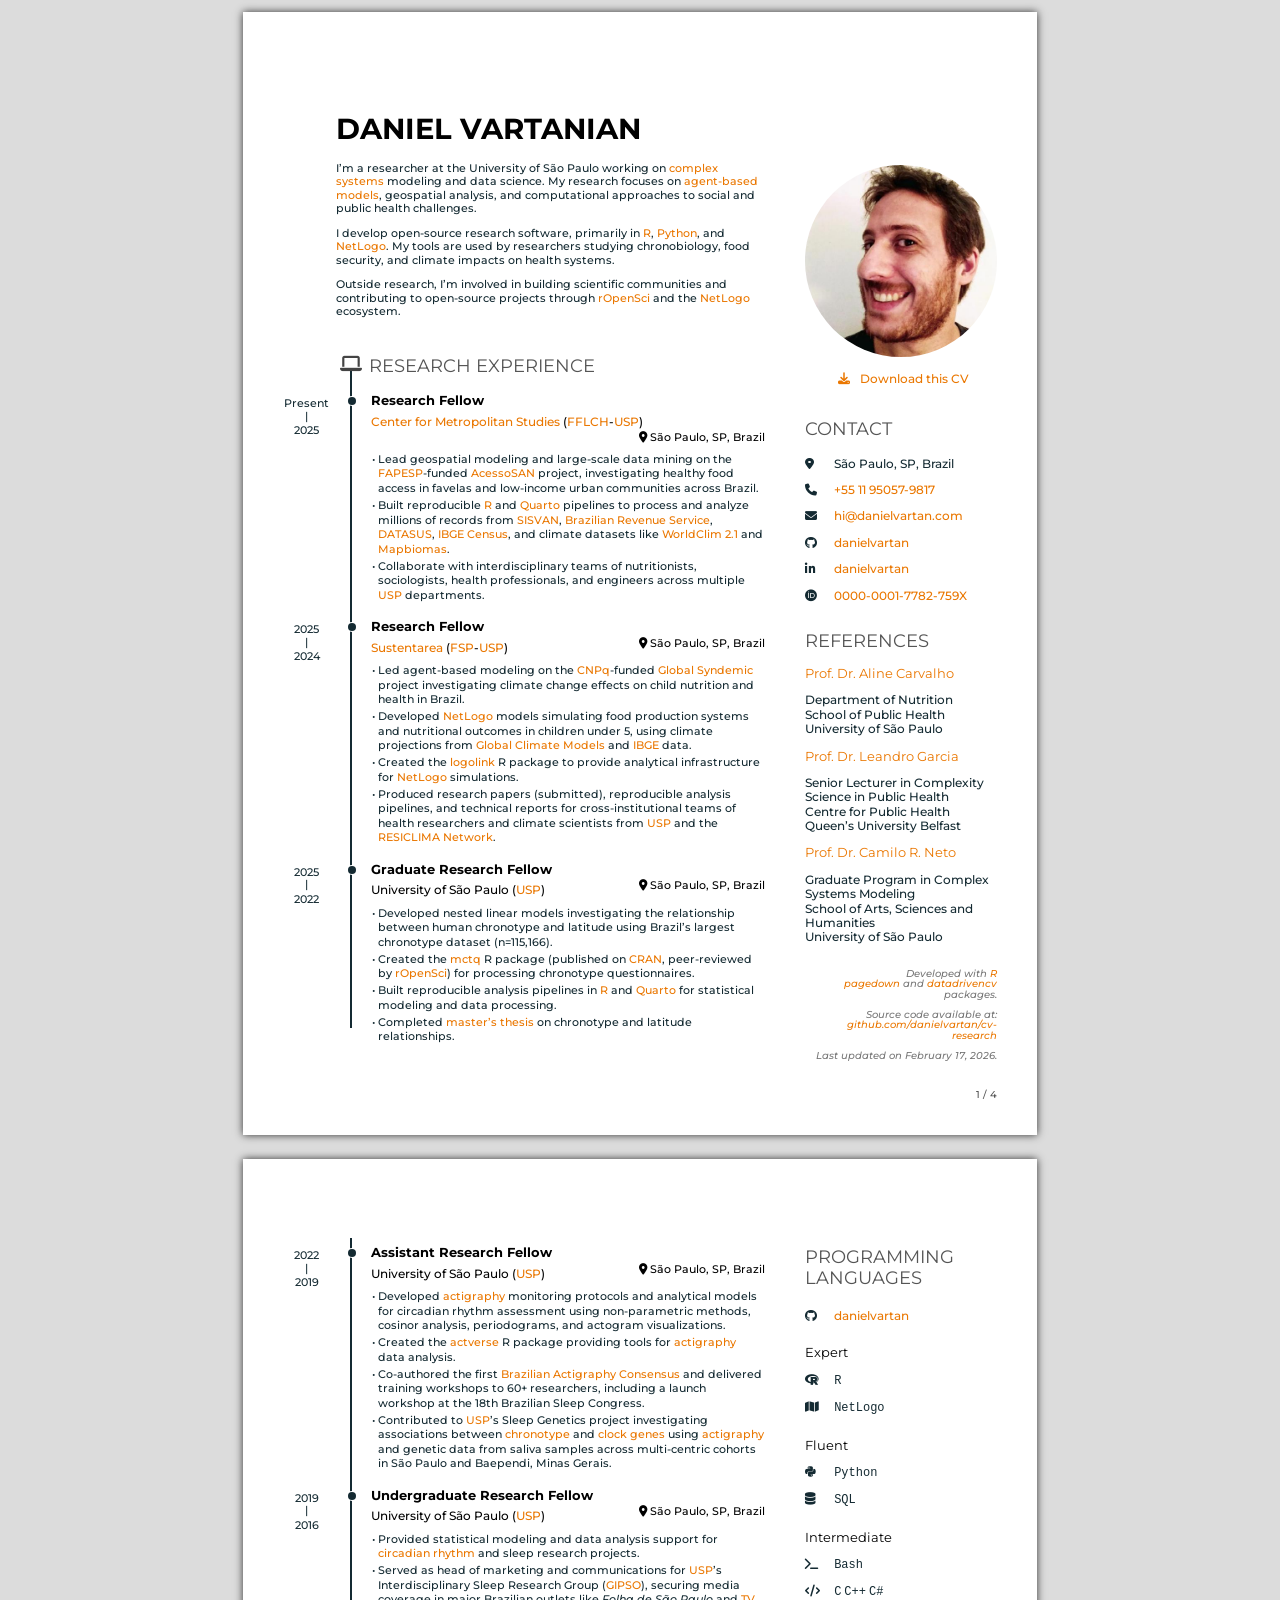
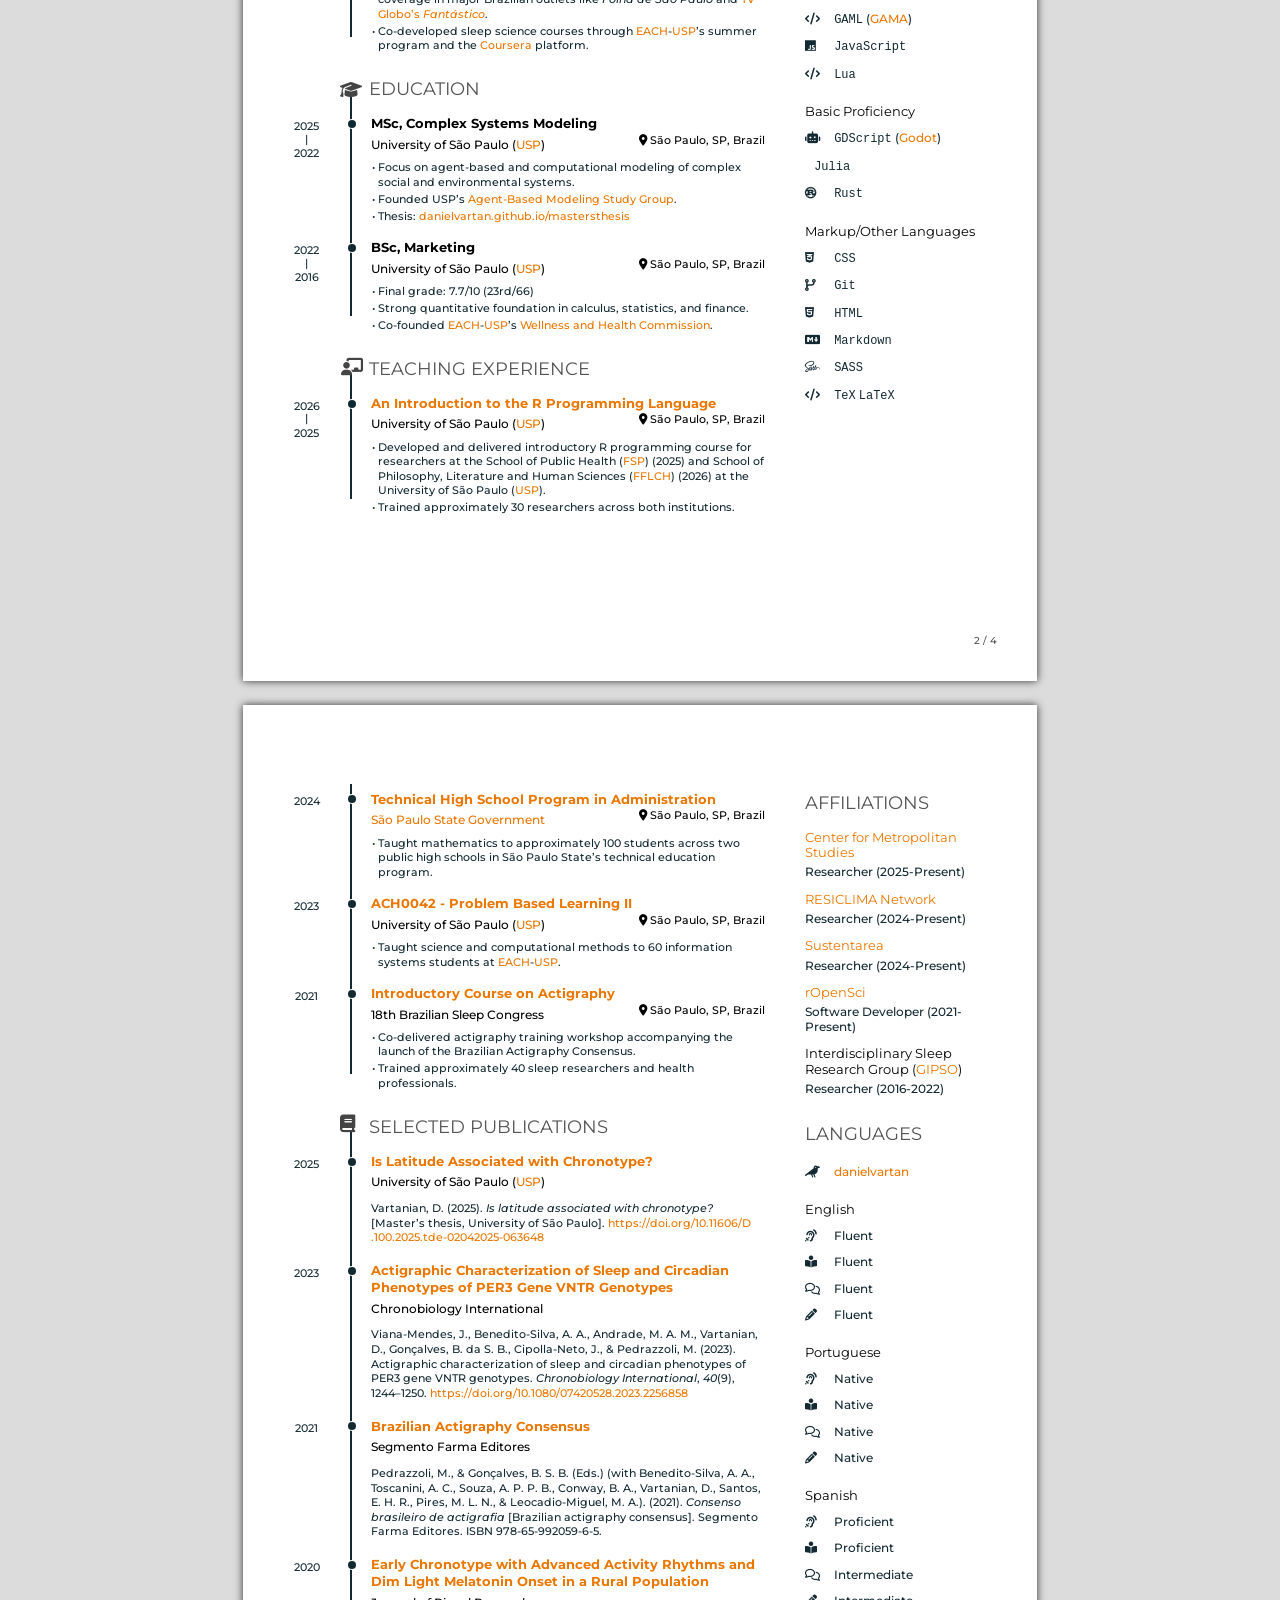
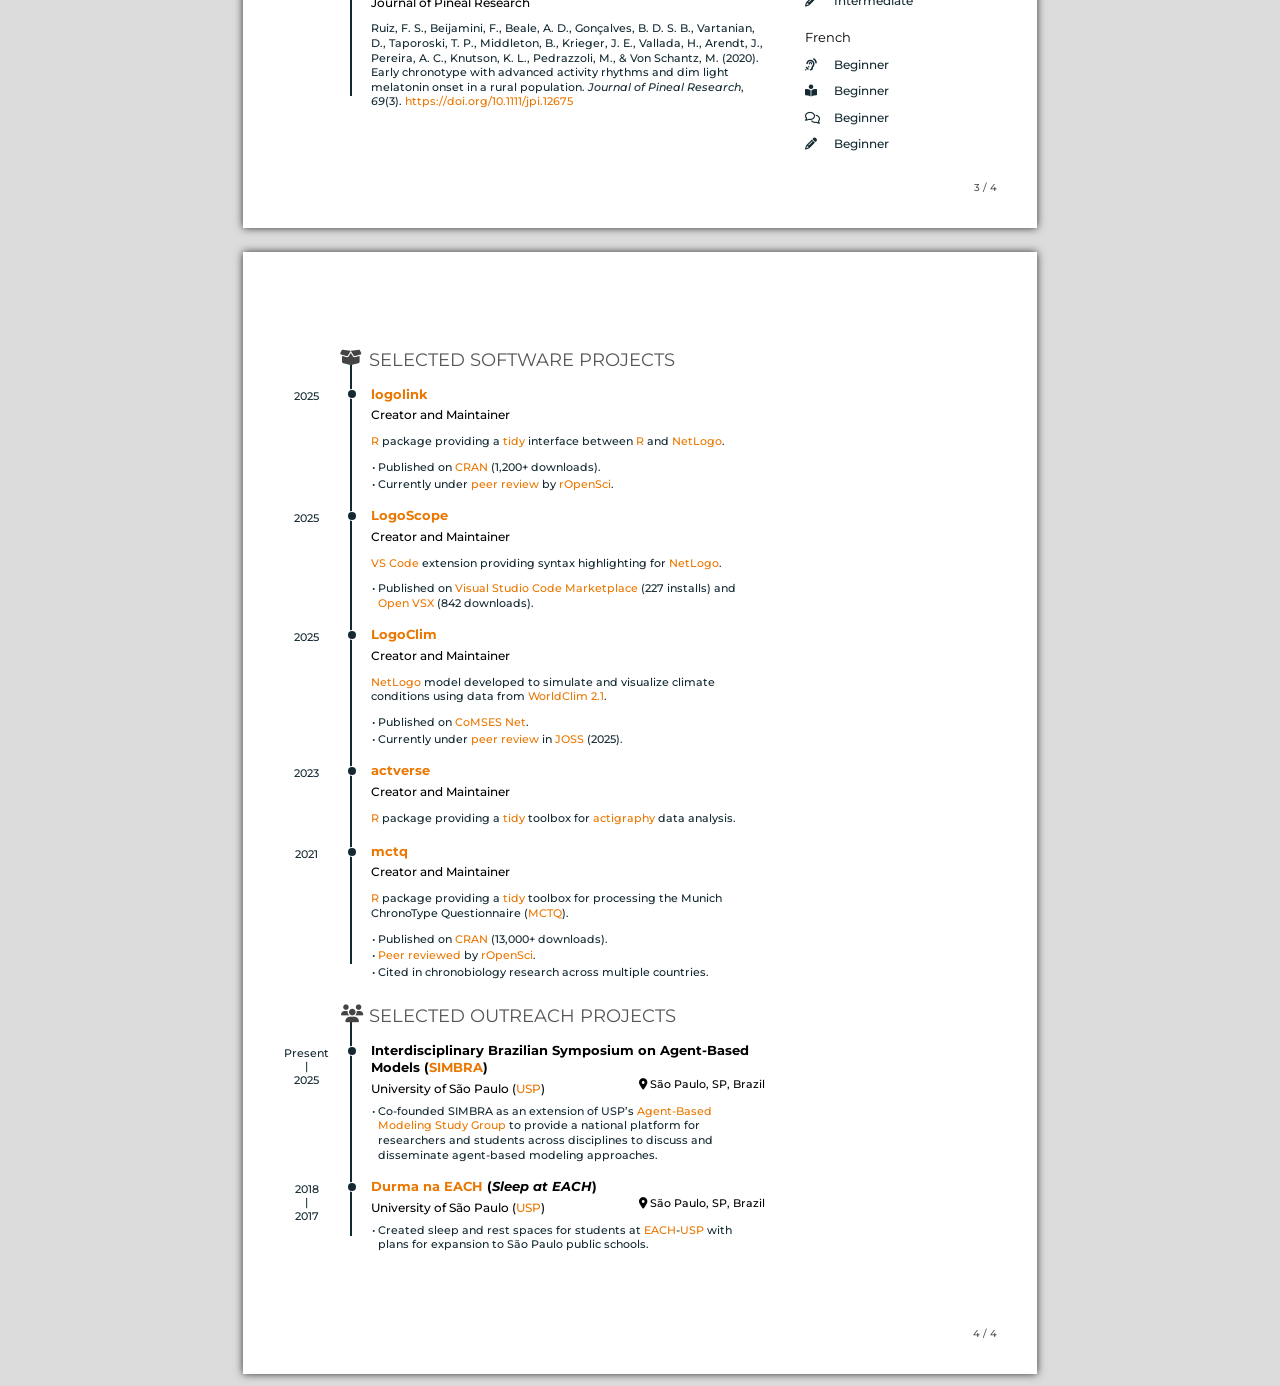
==== docs/index.html @ 9b3b2086 "Prepare for v2.0.0 release" ====
<!DOCTYPE html>
<html xmlns="http://www.w3.org/1999/xhtml">
  <head>
    <meta charset="utf-8" />
    <meta http-equiv="Content-Type" content="text/html; charset=utf-8" />
    <meta name="generator" content="pandoc" />
    <meta name="viewport" content="width=device-width, initial-scale=1">

    <meta name="author" content="Daniel Vartanian" />
    <meta name="date" content="2026-02-17" />
    <title>Daniel Vartanian’s CV</title>

    
        <style type="text/css">
.fa{font-family:var(--fa-style-family,"Font Awesome 6 Free");font-weight:var(--fa-style,900)}.fa,.fa-brands,.fa-classic,.fa-regular,.fa-sharp,.fa-solid,.fab,.far,.fas{-moz-osx-font-smoothing:grayscale;-webkit-font-smoothing:antialiased;display:var(--fa-display,inline-block);font-style:normal;font-variant:normal;line-height:1;text-rendering:auto}.fa-classic,.fa-regular,.fa-solid,.far,.fas{font-family:"Font Awesome 6 Free"}.fa-brands,.fab{font-family:"Font Awesome 6 Brands"}.fa-1x{font-size:1em}.fa-2x{font-size:2em}.fa-3x{font-size:3em}.fa-4x{font-size:4em}.fa-5x{font-size:5em}.fa-6x{font-size:6em}.fa-7x{font-size:7em}.fa-8x{font-size:8em}.fa-9x{font-size:9em}.fa-10x{font-size:10em}.fa-2xs{font-size:.625em;line-height:.1em;vertical-align:.225em}.fa-xs{font-size:.75em;line-height:.08333em;vertical-align:.125em}.fa-sm{font-size:.875em;line-height:.07143em;vertical-align:.05357em}.fa-lg{font-size:1.25em;line-height:.05em;vertical-align:-.075em}.fa-xl{font-size:1.5em;line-height:.04167em;vertical-align:-.125em}.fa-2xl{font-size:2em;line-height:.03125em;vertical-align:-.1875em}.fa-fw{text-align:center;width:1.25em}.fa-ul{list-style-type:none;margin-left:var(--fa-li-margin,2.5em);padding-left:0}.fa-ul>li{position:relative}.fa-li{left:calc(var(--fa-li-width, 2em)*-1);position:absolute;text-align:center;width:var(--fa-li-width,2em);line-height:inherit}.fa-border{border-radius:var(--fa-border-radius,.1em);border:var(--fa-border-width,.08em) var(--fa-border-style,solid) var(--fa-border-color,#eee);padding:var(--fa-border-padding,.2em .25em .15em)}.fa-pull-left{float:left;margin-right:var(--fa-pull-margin,.3em)}.fa-pull-right{float:right;margin-left:var(--fa-pull-margin,.3em)}.fa-beat{-webkit-animation-name:fa-beat;animation-name:fa-beat;-webkit-animation-delay:var(--fa-animation-delay,0s);animation-delay:var(--fa-animation-delay,0s);-webkit-animation-direction:var(--fa-animation-direction,normal);animation-direction:var(--fa-animation-direction,normal);-webkit-animation-duration:var(--fa-animation-duration,1s);animation-duration:var(--fa-animation-duration,1s);-webkit-animation-iteration-count:var(--fa-animation-iteration-count,infinite);animation-iteration-count:var(--fa-animation-iteration-count,infinite);-webkit-animation-timing-function:var(--fa-animation-timing,ease-in-out);animation-timing-function:var(--fa-animation-timing,ease-in-out)}.fa-bounce{-webkit-animation-name:fa-bounce;animation-name:fa-bounce;-webkit-animation-delay:var(--fa-animation-delay,0s);animation-delay:var(--fa-animation-delay,0s);-webkit-animation-direction:var(--fa-animation-direction,normal);animation-direction:var(--fa-animation-direction,normal);-webkit-animation-duration:var(--fa-animation-duration,1s);animation-duration:var(--fa-animation-duration,1s);-webkit-animation-iteration-count:var(--fa-animation-iteration-count,infinite);animation-iteration-count:var(--fa-animation-iteration-count,infinite);-webkit-animation-timing-function:var(--fa-animation-timing,cubic-bezier(.28,.84,.42,1));animation-timing-function:var(--fa-animation-timing,cubic-bezier(.28,.84,.42,1))}.fa-fade{-webkit-animation-name:fa-fade;animation-name:fa-fade;-webkit-animation-iteration-count:var(--fa-animation-iteration-count,infinite);animation-iteration-count:var(--fa-animation-iteration-count,infinite);-webkit-animation-timing-function:var(--fa-animation-timing,cubic-bezier(.4,0,.6,1));animation-timing-function:var(--fa-animation-timing,cubic-bezier(.4,0,.6,1))}.fa-beat-fade,.fa-fade{-webkit-animation-delay:var(--fa-animation-delay,0s);animation-delay:var(--fa-animation-delay,0s);-webkit-animation-direction:var(--fa-animation-direction,normal);animation-direction:var(--fa-animation-direction,normal);-webkit-animation-duration:var(--fa-animation-duration,1s);animation-duration:var(--fa-animation-duration,1s)}.fa-beat-fade{-webkit-animation-name:fa-beat-fade;animation-name:fa-beat-fade;-webkit-animation-iteration-count:var(--fa-animation-iteration-count,infinite);animation-iteration-count:var(--fa-animation-iteration-count,infinite);-webkit-animation-timing-function:var(--fa-animation-timing,cubic-bezier(.4,0,.6,1));animation-timing-function:var(--fa-animation-timing,cubic-bezier(.4,0,.6,1))}.fa-flip{-webkit-animation-name:fa-flip;animation-name:fa-flip;-webkit-animation-delay:var(--fa-animation-delay,0s);animation-delay:var(--fa-animation-delay,0s);-webkit-animation-direction:var(--fa-animation-direction,normal);animation-direction:var(--fa-animation-direction,normal);-webkit-animation-duration:var(--fa-animation-duration,1s);animation-duration:var(--fa-animation-duration,1s);-webkit-animation-iteration-count:var(--fa-animation-iteration-count,infinite);animation-iteration-count:var(--fa-animation-iteration-count,infinite);-webkit-animation-timing-function:var(--fa-animation-timing,ease-in-out);animation-timing-function:var(--fa-animation-timing,ease-in-out)}.fa-shake{-webkit-animation-name:fa-shake;animation-name:fa-shake;-webkit-animation-duration:var(--fa-animation-duration,1s);animation-duration:var(--fa-animation-duration,1s);-webkit-animation-iteration-count:var(--fa-animation-iteration-count,infinite);animation-iteration-count:var(--fa-animation-iteration-count,infinite);-webkit-animation-timing-function:var(--fa-animation-timing,linear);animation-timing-function:var(--fa-animation-timing,linear)}.fa-shake,.fa-spin{-webkit-animation-delay:var(--fa-animation-delay,0s);animation-delay:var(--fa-animation-delay,0s);-webkit-animation-direction:var(--fa-animation-direction,normal);animation-direction:var(--fa-animation-direction,normal)}.fa-spin{-webkit-animation-name:fa-spin;animation-name:fa-spin;-webkit-animation-duration:var(--fa-animation-duration,2s);animation-duration:var(--fa-animation-duration,2s);-webkit-animation-iteration-count:var(--fa-animation-iteration-count,infinite);animation-iteration-count:var(--fa-animation-iteration-count,infinite);-webkit-animation-timing-function:var(--fa-animation-timing,linear);animation-timing-function:var(--fa-animation-timing,linear)}.fa-spin-reverse{--fa-animation-direction:reverse}.fa-pulse,.fa-spin-pulse{-webkit-animation-name:fa-spin;animation-name:fa-spin;-webkit-animation-direction:var(--fa-animation-direction,normal);animation-direction:var(--fa-animation-direction,normal);-webkit-animation-duration:var(--fa-animation-duration,1s);animation-duration:var(--fa-animation-duration,1s);-webkit-animation-iteration-count:var(--fa-animation-iteration-count,infinite);animation-iteration-count:var(--fa-animation-iteration-count,infinite);-webkit-animation-timing-function:var(--fa-animation-timing,steps(8));animation-timing-function:var(--fa-animation-timing,steps(8))}@media (prefers-reduced-motion:reduce){.fa-beat,.fa-beat-fade,.fa-bounce,.fa-fade,.fa-flip,.fa-pulse,.fa-shake,.fa-spin,.fa-spin-pulse{-webkit-animation-delay:-1ms;animation-delay:-1ms;-webkit-animation-duration:1ms;animation-duration:1ms;-webkit-animation-iteration-count:1;animation-iteration-count:1;-webkit-transition-delay:0s;transition-delay:0s;-webkit-transition-duration:0s;transition-duration:0s}}@-webkit-keyframes fa-beat{0%,90%{-webkit-transform:scale(1);transform:scale(1)}45%{-webkit-transform:scale(var(--fa-beat-scale,1.25));transform:scale(var(--fa-beat-scale,1.25))}}@keyframes fa-beat{0%,90%{-webkit-transform:scale(1);transform:scale(1)}45%{-webkit-transform:scale(var(--fa-beat-scale,1.25));transform:scale(var(--fa-beat-scale,1.25))}}@-webkit-keyframes fa-bounce{0%{-webkit-transform:scale(1) translateY(0);transform:scale(1) translateY(0)}10%{-webkit-transform:scale(var(--fa-bounce-start-scale-x,1.1),var(--fa-bounce-start-scale-y,.9)) translateY(0);transform:scale(var(--fa-bounce-start-scale-x,1.1),var(--fa-bounce-start-scale-y,.9)) translateY(0)}30%{-webkit-transform:scale(var(--fa-bounce-jump-scale-x,.9),var(--fa-bounce-jump-scale-y,1.1)) translateY(var(--fa-bounce-height,-.5em));transform:scale(var(--fa-bounce-jump-scale-x,.9),var(--fa-bounce-jump-scale-y,1.1)) translateY(var(--fa-bounce-height,-.5em))}50%{-webkit-transform:scale(var(--fa-bounce-land-scale-x,1.05),var(--fa-bounce-land-scale-y,.95)) translateY(0);transform:scale(var(--fa-bounce-land-scale-x,1.05),var(--fa-bounce-land-scale-y,.95)) translateY(0)}57%{-webkit-transform:scale(1) translateY(var(--fa-bounce-rebound,-.125em));transform:scale(1) translateY(var(--fa-bounce-rebound,-.125em))}64%{-webkit-transform:scale(1) translateY(0);transform:scale(1) translateY(0)}to{-webkit-transform:scale(1) translateY(0);transform:scale(1) translateY(0)}}@keyframes fa-bounce{0%{-webkit-transform:scale(1) translateY(0);transform:scale(1) translateY(0)}10%{-webkit-transform:scale(var(--fa-bounce-start-scale-x,1.1),var(--fa-bounce-start-scale-y,.9)) translateY(0);transform:scale(var(--fa-bounce-start-scale-x,1.1),var(--fa-bounce-start-scale-y,.9)) translateY(0)}30%{-webkit-transform:scale(var(--fa-bounce-jump-scale-x,.9),var(--fa-bounce-jump-scale-y,1.1)) translateY(var(--fa-bounce-height,-.5em));transform:scale(var(--fa-bounce-jump-scale-x,.9),var(--fa-bounce-jump-scale-y,1.1)) translateY(var(--fa-bounce-height,-.5em))}50%{-webkit-transform:scale(var(--fa-bounce-land-scale-x,1.05),var(--fa-bounce-land-scale-y,.95)) translateY(0);transform:scale(var(--fa-bounce-land-scale-x,1.05),var(--fa-bounce-land-scale-y,.95)) translateY(0)}57%{-webkit-transform:scale(1) translateY(var(--fa-bounce-rebound,-.125em));transform:scale(1) translateY(var(--fa-bounce-rebound,-.125em))}64%{-webkit-transform:scale(1) translateY(0);transform:scale(1) translateY(0)}to{-webkit-transform:scale(1) translateY(0);transform:scale(1) translateY(0)}}@-webkit-keyframes fa-fade{50%{opacity:var(--fa-fade-opacity,.4)}}@keyframes fa-fade{50%{opacity:var(--fa-fade-opacity,.4)}}@-webkit-keyframes fa-beat-fade{0%,to{opacity:var(--fa-beat-fade-opacity,.4);-webkit-transform:scale(1);transform:scale(1)}50%{opacity:1;-webkit-transform:scale(var(--fa-beat-fade-scale,1.125));transform:scale(var(--fa-beat-fade-scale,1.125))}}@keyframes fa-beat-fade{0%,to{opacity:var(--fa-beat-fade-opacity,.4);-webkit-transform:scale(1);transform:scale(1)}50%{opacity:1;-webkit-transform:scale(var(--fa-beat-fade-scale,1.125));transform:scale(var(--fa-beat-fade-scale,1.125))}}@-webkit-keyframes fa-flip{50%{-webkit-transform:rotate3d(var(--fa-flip-x,0),var(--fa-flip-y,1),var(--fa-flip-z,0),var(--fa-flip-angle,-180deg));transform:rotate3d(var(--fa-flip-x,0),var(--fa-flip-y,1),var(--fa-flip-z,0),var(--fa-flip-angle,-180deg))}}@keyframes fa-flip{50%{-webkit-transform:rotate3d(var(--fa-flip-x,0),var(--fa-flip-y,1),var(--fa-flip-z,0),var(--fa-flip-angle,-180deg));transform:rotate3d(var(--fa-flip-x,0),var(--fa-flip-y,1),var(--fa-flip-z,0),var(--fa-flip-angle,-180deg))}}@-webkit-keyframes fa-shake{0%{-webkit-transform:rotate(-15deg);transform:rotate(-15deg)}4%{-webkit-transform:rotate(15deg);transform:rotate(15deg)}8%,24%{-webkit-transform:rotate(-18deg);transform:rotate(-18deg)}12%,28%{-webkit-transform:rotate(18deg);transform:rotate(18deg)}16%{-webkit-transform:rotate(-22deg);transform:rotate(-22deg)}20%{-webkit-transform:rotate(22deg);transform:rotate(22deg)}32%{-webkit-transform:rotate(-12deg);transform:rotate(-12deg)}36%{-webkit-transform:rotate(12deg);transform:rotate(12deg)}40%,to{-webkit-transform:rotate(0deg);transform:rotate(0deg)}}@keyframes fa-shake{0%{-webkit-transform:rotate(-15deg);transform:rotate(-15deg)}4%{-webkit-transform:rotate(15deg);transform:rotate(15deg)}8%,24%{-webkit-transform:rotate(-18deg);transform:rotate(-18deg)}12%,28%{-webkit-transform:rotate(18deg);transform:rotate(18deg)}16%{-webkit-transform:rotate(-22deg);transform:rotate(-22deg)}20%{-webkit-transform:rotate(22deg);transform:rotate(22deg)}32%{-webkit-transform:rotate(-12deg);transform:rotate(-12deg)}36%{-webkit-transform:rotate(12deg);transform:rotate(12deg)}40%,to{-webkit-transform:rotate(0deg);transform:rotate(0deg)}}@-webkit-keyframes fa-spin{0%{-webkit-transform:rotate(0deg);transform:rotate(0deg)}to{-webkit-transform:rotate(1turn);transform:rotate(1turn)}}@keyframes fa-spin{0%{-webkit-transform:rotate(0deg);transform:rotate(0deg)}to{-webkit-transform:rotate(1turn);transform:rotate(1turn)}}.fa-rotate-90{-webkit-transform:rotate(90deg);transform:rotate(90deg)}.fa-rotate-180{-webkit-transform:rotate(180deg);transform:rotate(180deg)}.fa-rotate-270{-webkit-transform:rotate(270deg);transform:rotate(270deg)}.fa-flip-horizontal{-webkit-transform:scaleX(-1);transform:scaleX(-1)}.fa-flip-vertical{-webkit-transform:scaleY(-1);transform:scaleY(-1)}.fa-flip-both,.fa-flip-horizontal.fa-flip-vertical{-webkit-transform:scale(-1);transform:scale(-1)}.fa-rotate-by{-webkit-transform:rotate(var(--fa-rotate-angle,0));transform:rotate(var(--fa-rotate-angle,0))}.fa-stack{display:inline-block;height:2em;line-height:2em;position:relative;vertical-align:middle;width:2.5em}.fa-stack-1x,.fa-stack-2x{left:0;position:absolute;text-align:center;width:100%;z-index:var(--fa-stack-z-index,auto)}.fa-stack-1x{line-height:inherit}.fa-stack-2x{font-size:2em}.fa-inverse{color:var(--fa-inverse,#fff)}
.fa-0:before{content:"\30"}.fa-1:before{content:"\31"}.fa-2:before{content:"\32"}.fa-3:before{content:"\33"}.fa-4:before{content:"\34"}.fa-5:before{content:"\35"}.fa-6:before{content:"\36"}.fa-7:before{content:"\37"}.fa-8:before{content:"\38"}.fa-9:before{content:"\39"}.fa-fill-drip:before{content:"\f576"}.fa-arrows-to-circle:before{content:"\e4bd"}.fa-chevron-circle-right:before,.fa-circle-chevron-right:before{content:"\f138"}.fa-at:before{content:"\40"}.fa-trash-alt:before,.fa-trash-can:before{content:"\f2ed"}.fa-text-height:before{content:"\f034"}.fa-user-times:before,.fa-user-xmark:before{content:"\f235"}.fa-stethoscope:before{content:"\f0f1"}.fa-comment-alt:before,.fa-message:before{content:"\f27a"}.fa-info:before{content:"\f129"}.fa-compress-alt:before,.fa-down-left-and-up-right-to-center:before{content:"\f422"}.fa-explosion:before{content:"\e4e9"}.fa-file-alt:before,.fa-file-lines:before,.fa-file-text:before{content:"\f15c"}.fa-wave-square:before{content:"\f83e"}.fa-ring:before{content:"\f70b"}.fa-building-un:before{content:"\e4d9"}.fa-dice-three:before{content:"\f527"}.fa-calendar-alt:before,.fa-calendar-days:before{content:"\f073"}.fa-anchor-circle-check:before{content:"\e4aa"}.fa-building-circle-arrow-right:before{content:"\e4d1"}.fa-volleyball-ball:before,.fa-volleyball:before{content:"\f45f"}.fa-arrows-up-to-line:before{content:"\e4c2"}.fa-sort-desc:before,.fa-sort-down:before{content:"\f0dd"}.fa-circle-minus:before,.fa-minus-circle:before{content:"\f056"}.fa-door-open:before{content:"\f52b"}.fa-right-from-bracket:before,.fa-sign-out-alt:before{content:"\f2f5"}.fa-atom:before{content:"\f5d2"}.fa-soap:before{content:"\e06e"}.fa-heart-music-camera-bolt:before,.fa-icons:before{content:"\f86d"}.fa-microphone-alt-slash:before,.fa-microphone-lines-slash:before{content:"\f539"}.fa-bridge-circle-check:before{content:"\e4c9"}.fa-pump-medical:before{content:"\e06a"}.fa-fingerprint:before{content:"\f577"}.fa-hand-point-right:before{content:"\f0a4"}.fa-magnifying-glass-location:before,.fa-search-location:before{content:"\f689"}.fa-forward-step:before,.fa-step-forward:before{content:"\f051"}.fa-face-smile-beam:before,.fa-smile-beam:before{content:"\f5b8"}.fa-flag-checkered:before{content:"\f11e"}.fa-football-ball:before,.fa-football:before{content:"\f44e"}.fa-school-circle-exclamation:before{content:"\e56c"}.fa-crop:before{content:"\f125"}.fa-angle-double-down:before,.fa-angles-down:before{content:"\f103"}.fa-users-rectangle:before{content:"\e594"}.fa-people-roof:before{content:"\e537"}.fa-people-line:before{content:"\e534"}.fa-beer-mug-empty:before,.fa-beer:before{content:"\f0fc"}.fa-diagram-predecessor:before{content:"\e477"}.fa-arrow-up-long:before,.fa-long-arrow-up:before{content:"\f176"}.fa-burn:before,.fa-fire-flame-simple:before{content:"\f46a"}.fa-male:before,.fa-person:before{content:"\f183"}.fa-laptop:before{content:"\f109"}.fa-file-csv:before{content:"\f6dd"}.fa-menorah:before{content:"\f676"}.fa-truck-plane:before{content:"\e58f"}.fa-record-vinyl:before{content:"\f8d9"}.fa-face-grin-stars:before,.fa-grin-stars:before{content:"\f587"}.fa-bong:before{content:"\f55c"}.fa-pastafarianism:before,.fa-spaghetti-monster-flying:before{content:"\f67b"}.fa-arrow-down-up-across-line:before{content:"\e4af"}.fa-spoon:before,.fa-utensil-spoon:before{content:"\f2e5"}.fa-jar-wheat:before{content:"\e517"}.fa-envelopes-bulk:before,.fa-mail-bulk:before{content:"\f674"}.fa-file-circle-exclamation:before{content:"\e4eb"}.fa-circle-h:before,.fa-hospital-symbol:before{content:"\f47e"}.fa-pager:before{content:"\f815"}.fa-address-book:before,.fa-contact-book:before{content:"\f2b9"}.fa-strikethrough:before{content:"\f0cc"}.fa-k:before{content:"\4b"}.fa-landmark-flag:before{content:"\e51c"}.fa-pencil-alt:before,.fa-pencil:before{content:"\f303"}.fa-backward:before{content:"\f04a"}.fa-caret-right:before{content:"\f0da"}.fa-comments:before{content:"\f086"}.fa-file-clipboard:before,.fa-paste:before{content:"\f0ea"}.fa-code-pull-request:before{content:"\e13c"}.fa-clipboard-list:before{content:"\f46d"}.fa-truck-loading:before,.fa-truck-ramp-box:before{content:"\f4de"}.fa-user-check:before{content:"\f4fc"}.fa-vial-virus:before{content:"\e597"}.fa-sheet-plastic:before{content:"\e571"}.fa-blog:before{content:"\f781"}.fa-user-ninja:before{content:"\f504"}.fa-person-arrow-up-from-line:before{content:"\e539"}.fa-scroll-torah:before,.fa-torah:before{content:"\f6a0"}.fa-broom-ball:before,.fa-quidditch-broom-ball:before,.fa-quidditch:before{content:"\f458"}.fa-toggle-off:before{content:"\f204"}.fa-archive:before,.fa-box-archive:before{content:"\f187"}.fa-person-drowning:before{content:"\e545"}.fa-arrow-down-9-1:before,.fa-sort-numeric-desc:before,.fa-sort-numeric-down-alt:before{content:"\f886"}.fa-face-grin-tongue-squint:before,.fa-grin-tongue-squint:before{content:"\f58a"}.fa-spray-can:before{content:"\f5bd"}.fa-truck-monster:before{content:"\f63b"}.fa-w:before{content:"\57"}.fa-earth-africa:before,.fa-globe-africa:before{content:"\f57c"}.fa-rainbow:before{content:"\f75b"}.fa-circle-notch:before{content:"\f1ce"}.fa-tablet-alt:before,.fa-tablet-screen-button:before{content:"\f3fa"}.fa-paw:before{content:"\f1b0"}.fa-cloud:before{content:"\f0c2"}.fa-trowel-bricks:before{content:"\e58a"}.fa-face-flushed:before,.fa-flushed:before{content:"\f579"}.fa-hospital-user:before{content:"\f80d"}.fa-tent-arrow-left-right:before{content:"\e57f"}.fa-gavel:before,.fa-legal:before{content:"\f0e3"}.fa-binoculars:before{content:"\f1e5"}.fa-microphone-slash:before{content:"\f131"}.fa-box-tissue:before{content:"\e05b"}.fa-motorcycle:before{content:"\f21c"}.fa-bell-concierge:before,.fa-concierge-bell:before{content:"\f562"}.fa-pen-ruler:before,.fa-pencil-ruler:before{content:"\f5ae"}.fa-people-arrows-left-right:before,.fa-people-arrows:before{content:"\e068"}.fa-mars-and-venus-burst:before{content:"\e523"}.fa-caret-square-right:before,.fa-square-caret-right:before{content:"\f152"}.fa-cut:before,.fa-scissors:before{content:"\f0c4"}.fa-sun-plant-wilt:before{content:"\e57a"}.fa-toilets-portable:before{content:"\e584"}.fa-hockey-puck:before{content:"\f453"}.fa-table:before{content:"\f0ce"}.fa-magnifying-glass-arrow-right:before{content:"\e521"}.fa-digital-tachograph:before,.fa-tachograph-digital:before{content:"\f566"}.fa-users-slash:before{content:"\e073"}.fa-clover:before{content:"\e139"}.fa-mail-reply:before,.fa-reply:before{content:"\f3e5"}.fa-star-and-crescent:before{content:"\f699"}.fa-house-fire:before{content:"\e50c"}.fa-minus-square:before,.fa-square-minus:before{content:"\f146"}.fa-helicopter:before{content:"\f533"}.fa-compass:before{content:"\f14e"}.fa-caret-square-down:before,.fa-square-caret-down:before{content:"\f150"}.fa-file-circle-question:before{content:"\e4ef"}.fa-laptop-code:before{content:"\f5fc"}.fa-swatchbook:before{content:"\f5c3"}.fa-prescription-bottle:before{content:"\f485"}.fa-bars:before,.fa-navicon:before{content:"\f0c9"}.fa-people-group:before{content:"\e533"}.fa-hourglass-3:before,.fa-hourglass-end:before{content:"\f253"}.fa-heart-broken:before,.fa-heart-crack:before{content:"\f7a9"}.fa-external-link-square-alt:before,.fa-square-up-right:before{content:"\f360"}.fa-face-kiss-beam:before,.fa-kiss-beam:before{content:"\f597"}.fa-film:before{content:"\f008"}.fa-ruler-horizontal:before{content:"\f547"}.fa-people-robbery:before{content:"\e536"}.fa-lightbulb:before{content:"\f0eb"}.fa-caret-left:before{content:"\f0d9"}.fa-circle-exclamation:before,.fa-exclamation-circle:before{content:"\f06a"}.fa-school-circle-xmark:before{content:"\e56d"}.fa-arrow-right-from-bracket:before,.fa-sign-out:before{content:"\f08b"}.fa-chevron-circle-down:before,.fa-circle-chevron-down:before{content:"\f13a"}.fa-unlock-alt:before,.fa-unlock-keyhole:before{content:"\f13e"}.fa-cloud-showers-heavy:before{content:"\f740"}.fa-headphones-alt:before,.fa-headphones-simple:before{content:"\f58f"}.fa-sitemap:before{content:"\f0e8"}.fa-circle-dollar-to-slot:before,.fa-donate:before{content:"\f4b9"}.fa-memory:before{content:"\f538"}.fa-road-spikes:before{content:"\e568"}.fa-fire-burner:before{content:"\e4f1"}.fa-flag:before{content:"\f024"}.fa-hanukiah:before{content:"\f6e6"}.fa-feather:before{content:"\f52d"}.fa-volume-down:before,.fa-volume-low:before{content:"\f027"}.fa-comment-slash:before{content:"\f4b3"}.fa-cloud-sun-rain:before{content:"\f743"}.fa-compress:before{content:"\f066"}.fa-wheat-alt:before,.fa-wheat-awn:before{content:"\e2cd"}.fa-ankh:before{content:"\f644"}.fa-hands-holding-child:before{content:"\e4fa"}.fa-asterisk:before{content:"\2a"}.fa-check-square:before,.fa-square-check:before{content:"\f14a"}.fa-peseta-sign:before{content:"\e221"}.fa-header:before,.fa-heading:before{content:"\f1dc"}.fa-ghost:before{content:"\f6e2"}.fa-list-squares:before,.fa-list:before{content:"\f03a"}.fa-phone-square-alt:before,.fa-square-phone-flip:before{content:"\f87b"}.fa-cart-plus:before{content:"\f217"}.fa-gamepad:before{content:"\f11b"}.fa-circle-dot:before,.fa-dot-circle:before{content:"\f192"}.fa-dizzy:before,.fa-face-dizzy:before{content:"\f567"}.fa-egg:before{content:"\f7fb"}.fa-house-medical-circle-xmark:before{content:"\e513"}.fa-campground:before{content:"\f6bb"}.fa-folder-plus:before{content:"\f65e"}.fa-futbol-ball:before,.fa-futbol:before,.fa-soccer-ball:before{content:"\f1e3"}.fa-paint-brush:before,.fa-paintbrush:before{content:"\f1fc"}.fa-lock:before{content:"\f023"}.fa-gas-pump:before{content:"\f52f"}.fa-hot-tub-person:before,.fa-hot-tub:before{content:"\f593"}.fa-map-location:before,.fa-map-marked:before{content:"\f59f"}.fa-house-flood-water:before{content:"\e50e"}.fa-tree:before{content:"\f1bb"}.fa-bridge-lock:before{content:"\e4cc"}.fa-sack-dollar:before{content:"\f81d"}.fa-edit:before,.fa-pen-to-square:before{content:"\f044"}.fa-car-side:before{content:"\f5e4"}.fa-share-alt:before,.fa-share-nodes:before{content:"\f1e0"}.fa-heart-circle-minus:before{content:"\e4ff"}.fa-hourglass-2:before,.fa-hourglass-half:before{content:"\f252"}.fa-microscope:before{content:"\f610"}.fa-sink:before{content:"\e06d"}.fa-bag-shopping:before,.fa-shopping-bag:before{content:"\f290"}.fa-arrow-down-z-a:before,.fa-sort-alpha-desc:before,.fa-sort-alpha-down-alt:before{content:"\f881"}.fa-mitten:before{content:"\f7b5"}.fa-person-rays:before{content:"\e54d"}.fa-users:before{content:"\f0c0"}.fa-eye-slash:before{content:"\f070"}.fa-flask-vial:before{content:"\e4f3"}.fa-hand-paper:before,.fa-hand:before{content:"\f256"}.fa-om:before{content:"\f679"}.fa-worm:before{content:"\e599"}.fa-house-circle-xmark:before{content:"\e50b"}.fa-plug:before{content:"\f1e6"}.fa-chevron-up:before{content:"\f077"}.fa-hand-spock:before{content:"\f259"}.fa-stopwatch:before{content:"\f2f2"}.fa-face-kiss:before,.fa-kiss:before{content:"\f596"}.fa-bridge-circle-xmark:before{content:"\e4cb"}.fa-face-grin-tongue:before,.fa-grin-tongue:before{content:"\f589"}.fa-chess-bishop:before{content:"\f43a"}.fa-face-grin-wink:before,.fa-grin-wink:before{content:"\f58c"}.fa-deaf:before,.fa-deafness:before,.fa-ear-deaf:before,.fa-hard-of-hearing:before{content:"\f2a4"}.fa-road-circle-check:before{content:"\e564"}.fa-dice-five:before{content:"\f523"}.fa-rss-square:before,.fa-square-rss:before{content:"\f143"}.fa-land-mine-on:before{content:"\e51b"}.fa-i-cursor:before{content:"\f246"}.fa-stamp:before{content:"\f5bf"}.fa-stairs:before{content:"\e289"}.fa-i:before{content:"\49"}.fa-hryvnia-sign:before,.fa-hryvnia:before{content:"\f6f2"}.fa-pills:before{content:"\f484"}.fa-face-grin-wide:before,.fa-grin-alt:before{content:"\f581"}.fa-tooth:before{content:"\f5c9"}.fa-v:before{content:"\56"}.fa-bangladeshi-taka-sign:before{content:"\e2e6"}.fa-bicycle:before{content:"\f206"}.fa-rod-asclepius:before,.fa-rod-snake:before,.fa-staff-aesculapius:before,.fa-staff-snake:before{content:"\e579"}.fa-head-side-cough-slash:before{content:"\e062"}.fa-ambulance:before,.fa-truck-medical:before{content:"\f0f9"}.fa-wheat-awn-circle-exclamation:before{content:"\e598"}.fa-snowman:before{content:"\f7d0"}.fa-mortar-pestle:before{content:"\f5a7"}.fa-road-barrier:before{content:"\e562"}.fa-school:before{content:"\f549"}.fa-igloo:before{content:"\f7ae"}.fa-joint:before{content:"\f595"}.fa-angle-right:before{content:"\f105"}.fa-horse:before{content:"\f6f0"}.fa-q:before{content:"\51"}.fa-g:before{content:"\47"}.fa-notes-medical:before{content:"\f481"}.fa-temperature-2:before,.fa-temperature-half:before,.fa-thermometer-2:before,.fa-thermometer-half:before{content:"\f2c9"}.fa-dong-sign:before{content:"\e169"}.fa-capsules:before{content:"\f46b"}.fa-poo-bolt:before,.fa-poo-storm:before{content:"\f75a"}.fa-face-frown-open:before,.fa-frown-open:before{content:"\f57a"}.fa-hand-point-up:before{content:"\f0a6"}.fa-money-bill:before{content:"\f0d6"}.fa-bookmark:before{content:"\f02e"}.fa-align-justify:before{content:"\f039"}.fa-umbrella-beach:before{content:"\f5ca"}.fa-helmet-un:before{content:"\e503"}.fa-bullseye:before{content:"\f140"}.fa-bacon:before{content:"\f7e5"}.fa-hand-point-down:before{content:"\f0a7"}.fa-arrow-up-from-bracket:before{content:"\e09a"}.fa-folder-blank:before,.fa-folder:before{content:"\f07b"}.fa-file-medical-alt:before,.fa-file-waveform:before{content:"\f478"}.fa-radiation:before{content:"\f7b9"}.fa-chart-simple:before{content:"\e473"}.fa-mars-stroke:before{content:"\f229"}.fa-vial:before{content:"\f492"}.fa-dashboard:before,.fa-gauge-med:before,.fa-gauge:before,.fa-tachometer-alt-average:before{content:"\f624"}.fa-magic-wand-sparkles:before,.fa-wand-magic-sparkles:before{content:"\e2ca"}.fa-e:before{content:"\45"}.fa-pen-alt:before,.fa-pen-clip:before{content:"\f305"}.fa-bridge-circle-exclamation:before{content:"\e4ca"}.fa-user:before{content:"\f007"}.fa-school-circle-check:before{content:"\e56b"}.fa-dumpster:before{content:"\f793"}.fa-shuttle-van:before,.fa-van-shuttle:before{content:"\f5b6"}.fa-building-user:before{content:"\e4da"}.fa-caret-square-left:before,.fa-square-caret-left:before{content:"\f191"}.fa-highlighter:before{content:"\f591"}.fa-key:before{content:"\f084"}.fa-bullhorn:before{content:"\f0a1"}.fa-globe:before{content:"\f0ac"}.fa-synagogue:before{content:"\f69b"}.fa-person-half-dress:before{content:"\e548"}.fa-road-bridge:before{content:"\e563"}.fa-location-arrow:before{content:"\f124"}.fa-c:before{content:"\43"}.fa-tablet-button:before{content:"\f10a"}.fa-building-lock:before{content:"\e4d6"}.fa-pizza-slice:before{content:"\f818"}.fa-money-bill-wave:before{content:"\f53a"}.fa-area-chart:before,.fa-chart-area:before{content:"\f1fe"}.fa-house-flag:before{content:"\e50d"}.fa-person-circle-minus:before{content:"\e540"}.fa-ban:before,.fa-cancel:before{content:"\f05e"}.fa-camera-rotate:before{content:"\e0d8"}.fa-air-freshener:before,.fa-spray-can-sparkles:before{content:"\f5d0"}.fa-star:before{content:"\f005"}.fa-repeat:before{content:"\f363"}.fa-cross:before{content:"\f654"}.fa-box:before{content:"\f466"}.fa-venus-mars:before{content:"\f228"}.fa-arrow-pointer:before,.fa-mouse-pointer:before{content:"\f245"}.fa-expand-arrows-alt:before,.fa-maximize:before{content:"\f31e"}.fa-charging-station:before{content:"\f5e7"}.fa-shapes:before,.fa-triangle-circle-square:before{content:"\f61f"}.fa-random:before,.fa-shuffle:before{content:"\f074"}.fa-person-running:before,.fa-running:before{content:"\f70c"}.fa-mobile-retro:before{content:"\e527"}.fa-grip-lines-vertical:before{content:"\f7a5"}.fa-spider:before{content:"\f717"}.fa-hands-bound:before{content:"\e4f9"}.fa-file-invoice-dollar:before{content:"\f571"}.fa-plane-circle-exclamation:before{content:"\e556"}.fa-x-ray:before{content:"\f497"}.fa-spell-check:before{content:"\f891"}.fa-slash:before{content:"\f715"}.fa-computer-mouse:before,.fa-mouse:before{content:"\f8cc"}.fa-arrow-right-to-bracket:before,.fa-sign-in:before{content:"\f090"}.fa-shop-slash:before,.fa-store-alt-slash:before{content:"\e070"}.fa-server:before{content:"\f233"}.fa-virus-covid-slash:before{content:"\e4a9"}.fa-shop-lock:before{content:"\e4a5"}.fa-hourglass-1:before,.fa-hourglass-start:before{content:"\f251"}.fa-blender-phone:before{content:"\f6b6"}.fa-building-wheat:before{content:"\e4db"}.fa-person-breastfeeding:before{content:"\e53a"}.fa-right-to-bracket:before,.fa-sign-in-alt:before{content:"\f2f6"}.fa-venus:before{content:"\f221"}.fa-passport:before{content:"\f5ab"}.fa-heart-pulse:before,.fa-heartbeat:before{content:"\f21e"}.fa-people-carry-box:before,.fa-people-carry:before{content:"\f4ce"}.fa-temperature-high:before{content:"\f769"}.fa-microchip:before{content:"\f2db"}.fa-crown:before{content:"\f521"}.fa-weight-hanging:before{content:"\f5cd"}.fa-xmarks-lines:before{content:"\e59a"}.fa-file-prescription:before{content:"\f572"}.fa-weight-scale:before,.fa-weight:before{content:"\f496"}.fa-user-friends:before,.fa-user-group:before{content:"\f500"}.fa-arrow-up-a-z:before,.fa-sort-alpha-up:before{content:"\f15e"}.fa-chess-knight:before{content:"\f441"}.fa-face-laugh-squint:before,.fa-laugh-squint:before{content:"\f59b"}.fa-wheelchair:before{content:"\f193"}.fa-arrow-circle-up:before,.fa-circle-arrow-up:before{content:"\f0aa"}.fa-toggle-on:before{content:"\f205"}.fa-person-walking:before,.fa-walking:before{content:"\f554"}.fa-l:before{content:"\4c"}.fa-fire:before{content:"\f06d"}.fa-bed-pulse:before,.fa-procedures:before{content:"\f487"}.fa-shuttle-space:before,.fa-space-shuttle:before{content:"\f197"}.fa-face-laugh:before,.fa-laugh:before{content:"\f599"}.fa-folder-open:before{content:"\f07c"}.fa-heart-circle-plus:before{content:"\e500"}.fa-code-fork:before{content:"\e13b"}.fa-city:before{content:"\f64f"}.fa-microphone-alt:before,.fa-microphone-lines:before{content:"\f3c9"}.fa-pepper-hot:before{content:"\f816"}.fa-unlock:before{content:"\f09c"}.fa-colon-sign:before{content:"\e140"}.fa-headset:before{content:"\f590"}.fa-store-slash:before{content:"\e071"}.fa-road-circle-xmark:before{content:"\e566"}.fa-user-minus:before{content:"\f503"}.fa-mars-stroke-up:before,.fa-mars-stroke-v:before{content:"\f22a"}.fa-champagne-glasses:before,.fa-glass-cheers:before{content:"\f79f"}.fa-clipboard:before{content:"\f328"}.fa-house-circle-exclamation:before{content:"\e50a"}.fa-file-arrow-up:before,.fa-file-upload:before{content:"\f574"}.fa-wifi-3:before,.fa-wifi-strong:before,.fa-wifi:before{content:"\f1eb"}.fa-bath:before,.fa-bathtub:before{content:"\f2cd"}.fa-underline:before{content:"\f0cd"}.fa-user-edit:before,.fa-user-pen:before{content:"\f4ff"}.fa-signature:before{content:"\f5b7"}.fa-stroopwafel:before{content:"\f551"}.fa-bold:before{content:"\f032"}.fa-anchor-lock:before{content:"\e4ad"}.fa-building-ngo:before{content:"\e4d7"}.fa-manat-sign:before{content:"\e1d5"}.fa-not-equal:before{content:"\f53e"}.fa-border-style:before,.fa-border-top-left:before{content:"\f853"}.fa-map-location-dot:before,.fa-map-marked-alt:before{content:"\f5a0"}.fa-jedi:before{content:"\f669"}.fa-poll:before,.fa-square-poll-vertical:before{content:"\f681"}.fa-mug-hot:before{content:"\f7b6"}.fa-battery-car:before,.fa-car-battery:before{content:"\f5df"}.fa-gift:before{content:"\f06b"}.fa-dice-two:before{content:"\f528"}.fa-chess-queen:before{content:"\f445"}.fa-glasses:before{content:"\f530"}.fa-chess-board:before{content:"\f43c"}.fa-building-circle-check:before{content:"\e4d2"}.fa-person-chalkboard:before{content:"\e53d"}.fa-mars-stroke-h:before,.fa-mars-stroke-right:before{content:"\f22b"}.fa-hand-back-fist:before,.fa-hand-rock:before{content:"\f255"}.fa-caret-square-up:before,.fa-square-caret-up:before{content:"\f151"}.fa-cloud-showers-water:before{content:"\e4e4"}.fa-bar-chart:before,.fa-chart-bar:before{content:"\f080"}.fa-hands-bubbles:before,.fa-hands-wash:before{content:"\e05e"}.fa-less-than-equal:before{content:"\f537"}.fa-train:before{content:"\f238"}.fa-eye-low-vision:before,.fa-low-vision:before{content:"\f2a8"}.fa-crow:before{content:"\f520"}.fa-sailboat:before{content:"\e445"}.fa-window-restore:before{content:"\f2d2"}.fa-plus-square:before,.fa-square-plus:before{content:"\f0fe"}.fa-torii-gate:before{content:"\f6a1"}.fa-frog:before{content:"\f52e"}.fa-bucket:before{content:"\e4cf"}.fa-image:before{content:"\f03e"}.fa-microphone:before{content:"\f130"}.fa-cow:before{content:"\f6c8"}.fa-caret-up:before{content:"\f0d8"}.fa-screwdriver:before{content:"\f54a"}.fa-folder-closed:before{content:"\e185"}.fa-house-tsunami:before{content:"\e515"}.fa-square-nfi:before{content:"\e576"}.fa-arrow-up-from-ground-water:before{content:"\e4b5"}.fa-glass-martini-alt:before,.fa-martini-glass:before{content:"\f57b"}.fa-rotate-back:before,.fa-rotate-backward:before,.fa-rotate-left:before,.fa-undo-alt:before{content:"\f2ea"}.fa-columns:before,.fa-table-columns:before{content:"\f0db"}.fa-lemon:before{content:"\f094"}.fa-head-side-mask:before{content:"\e063"}.fa-handshake:before{content:"\f2b5"}.fa-gem:before{content:"\f3a5"}.fa-dolly-box:before,.fa-dolly:before{content:"\f472"}.fa-smoking:before{content:"\f48d"}.fa-compress-arrows-alt:before,.fa-minimize:before{content:"\f78c"}.fa-monument:before{content:"\f5a6"}.fa-snowplow:before{content:"\f7d2"}.fa-angle-double-right:before,.fa-angles-right:before{content:"\f101"}.fa-cannabis:before{content:"\f55f"}.fa-circle-play:before,.fa-play-circle:before{content:"\f144"}.fa-tablets:before{content:"\f490"}.fa-ethernet:before{content:"\f796"}.fa-eur:before,.fa-euro-sign:before,.fa-euro:before{content:"\f153"}.fa-chair:before{content:"\f6c0"}.fa-check-circle:before,.fa-circle-check:before{content:"\f058"}.fa-circle-stop:before,.fa-stop-circle:before{content:"\f28d"}.fa-compass-drafting:before,.fa-drafting-compass:before{content:"\f568"}.fa-plate-wheat:before{content:"\e55a"}.fa-icicles:before{content:"\f7ad"}.fa-person-shelter:before{content:"\e54f"}.fa-neuter:before{content:"\f22c"}.fa-id-badge:before{content:"\f2c1"}.fa-marker:before{content:"\f5a1"}.fa-face-laugh-beam:before,.fa-laugh-beam:before{content:"\f59a"}.fa-helicopter-symbol:before{content:"\e502"}.fa-universal-access:before{content:"\f29a"}.fa-chevron-circle-up:before,.fa-circle-chevron-up:before{content:"\f139"}.fa-lari-sign:before{content:"\e1c8"}.fa-volcano:before{content:"\f770"}.fa-person-walking-dashed-line-arrow-right:before{content:"\e553"}.fa-gbp:before,.fa-pound-sign:before,.fa-sterling-sign:before{content:"\f154"}.fa-viruses:before{content:"\e076"}.fa-square-person-confined:before{content:"\e577"}.fa-user-tie:before{content:"\f508"}.fa-arrow-down-long:before,.fa-long-arrow-down:before{content:"\f175"}.fa-tent-arrow-down-to-line:before{content:"\e57e"}.fa-certificate:before{content:"\f0a3"}.fa-mail-reply-all:before,.fa-reply-all:before{content:"\f122"}.fa-suitcase:before{content:"\f0f2"}.fa-person-skating:before,.fa-skating:before{content:"\f7c5"}.fa-filter-circle-dollar:before,.fa-funnel-dollar:before{content:"\f662"}.fa-camera-retro:before{content:"\f083"}.fa-arrow-circle-down:before,.fa-circle-arrow-down:before{content:"\f0ab"}.fa-arrow-right-to-file:before,.fa-file-import:before{content:"\f56f"}.fa-external-link-square:before,.fa-square-arrow-up-right:before{content:"\f14c"}.fa-box-open:before{content:"\f49e"}.fa-scroll:before{content:"\f70e"}.fa-spa:before{content:"\f5bb"}.fa-location-pin-lock:before{content:"\e51f"}.fa-pause:before{content:"\f04c"}.fa-hill-avalanche:before{content:"\e507"}.fa-temperature-0:before,.fa-temperature-empty:before,.fa-thermometer-0:before,.fa-thermometer-empty:before{content:"\f2cb"}.fa-bomb:before{content:"\f1e2"}.fa-registered:before{content:"\f25d"}.fa-address-card:before,.fa-contact-card:before,.fa-vcard:before{content:"\f2bb"}.fa-balance-scale-right:before,.fa-scale-unbalanced-flip:before{content:"\f516"}.fa-subscript:before{content:"\f12c"}.fa-diamond-turn-right:before,.fa-directions:before{content:"\f5eb"}.fa-burst:before{content:"\e4dc"}.fa-house-laptop:before,.fa-laptop-house:before{content:"\e066"}.fa-face-tired:before,.fa-tired:before{content:"\f5c8"}.fa-money-bills:before{content:"\e1f3"}.fa-smog:before{content:"\f75f"}.fa-crutch:before{content:"\f7f7"}.fa-cloud-arrow-up:before,.fa-cloud-upload-alt:before,.fa-cloud-upload:before{content:"\f0ee"}.fa-palette:before{content:"\f53f"}.fa-arrows-turn-right:before{content:"\e4c0"}.fa-vest:before{content:"\e085"}.fa-ferry:before{content:"\e4ea"}.fa-arrows-down-to-people:before{content:"\e4b9"}.fa-seedling:before,.fa-sprout:before{content:"\f4d8"}.fa-arrows-alt-h:before,.fa-left-right:before{content:"\f337"}.fa-boxes-packing:before{content:"\e4c7"}.fa-arrow-circle-left:before,.fa-circle-arrow-left:before{content:"\f0a8"}.fa-group-arrows-rotate:before{content:"\e4f6"}.fa-bowl-food:before{content:"\e4c6"}.fa-candy-cane:before{content:"\f786"}.fa-arrow-down-wide-short:before,.fa-sort-amount-asc:before,.fa-sort-amount-down:before{content:"\f160"}.fa-cloud-bolt:before,.fa-thunderstorm:before{content:"\f76c"}.fa-remove-format:before,.fa-text-slash:before{content:"\f87d"}.fa-face-smile-wink:before,.fa-smile-wink:before{content:"\f4da"}.fa-file-word:before{content:"\f1c2"}.fa-file-powerpoint:before{content:"\f1c4"}.fa-arrows-h:before,.fa-arrows-left-right:before{content:"\f07e"}.fa-house-lock:before{content:"\e510"}.fa-cloud-arrow-down:before,.fa-cloud-download-alt:before,.fa-cloud-download:before{content:"\f0ed"}.fa-children:before{content:"\e4e1"}.fa-blackboard:before,.fa-chalkboard:before{content:"\f51b"}.fa-user-alt-slash:before,.fa-user-large-slash:before{content:"\f4fa"}.fa-envelope-open:before{content:"\f2b6"}.fa-handshake-alt-slash:before,.fa-handshake-simple-slash:before{content:"\e05f"}.fa-mattress-pillow:before{content:"\e525"}.fa-guarani-sign:before{content:"\e19a"}.fa-arrows-rotate:before,.fa-refresh:before,.fa-sync:before{content:"\f021"}.fa-fire-extinguisher:before{content:"\f134"}.fa-cruzeiro-sign:before{content:"\e152"}.fa-greater-than-equal:before{content:"\f532"}.fa-shield-alt:before,.fa-shield-halved:before{content:"\f3ed"}.fa-atlas:before,.fa-book-atlas:before{content:"\f558"}.fa-virus:before{content:"\e074"}.fa-envelope-circle-check:before{content:"\e4e8"}.fa-layer-group:before{content:"\f5fd"}.fa-arrows-to-dot:before{content:"\e4be"}.fa-archway:before{content:"\f557"}.fa-heart-circle-check:before{content:"\e4fd"}.fa-house-chimney-crack:before,.fa-house-damage:before{content:"\f6f1"}.fa-file-archive:before,.fa-file-zipper:before{content:"\f1c6"}.fa-square:before{content:"\f0c8"}.fa-glass-martini:before,.fa-martini-glass-empty:before{content:"\f000"}.fa-couch:before{content:"\f4b8"}.fa-cedi-sign:before{content:"\e0df"}.fa-italic:before{content:"\f033"}.fa-table-cells-column-lock:before{content:"\e678"}.fa-church:before{content:"\f51d"}.fa-comments-dollar:before{content:"\f653"}.fa-democrat:before{content:"\f747"}.fa-z:before{content:"\5a"}.fa-person-skiing:before,.fa-skiing:before{content:"\f7c9"}.fa-road-lock:before{content:"\e567"}.fa-a:before{content:"\41"}.fa-temperature-arrow-down:before,.fa-temperature-down:before{content:"\e03f"}.fa-feather-alt:before,.fa-feather-pointed:before{content:"\f56b"}.fa-p:before{content:"\50"}.fa-snowflake:before{content:"\f2dc"}.fa-newspaper:before{content:"\f1ea"}.fa-ad:before,.fa-rectangle-ad:before{content:"\f641"}.fa-arrow-circle-right:before,.fa-circle-arrow-right:before{content:"\f0a9"}.fa-filter-circle-xmark:before{content:"\e17b"}.fa-locust:before{content:"\e520"}.fa-sort:before,.fa-unsorted:before{content:"\f0dc"}.fa-list-1-2:before,.fa-list-numeric:before,.fa-list-ol:before{content:"\f0cb"}.fa-person-dress-burst:before{content:"\e544"}.fa-money-check-alt:before,.fa-money-check-dollar:before{content:"\f53d"}.fa-vector-square:before{content:"\f5cb"}.fa-bread-slice:before{content:"\f7ec"}.fa-language:before{content:"\f1ab"}.fa-face-kiss-wink-heart:before,.fa-kiss-wink-heart:before{content:"\f598"}.fa-filter:before{content:"\f0b0"}.fa-question:before{content:"\3f"}.fa-file-signature:before{content:"\f573"}.fa-arrows-alt:before,.fa-up-down-left-right:before{content:"\f0b2"}.fa-house-chimney-user:before{content:"\e065"}.fa-hand-holding-heart:before{content:"\f4be"}.fa-puzzle-piece:before{content:"\f12e"}.fa-money-check:before{content:"\f53c"}.fa-star-half-alt:before,.fa-star-half-stroke:before{content:"\f5c0"}.fa-code:before{content:"\f121"}.fa-glass-whiskey:before,.fa-whiskey-glass:before{content:"\f7a0"}.fa-building-circle-exclamation:before{content:"\e4d3"}.fa-magnifying-glass-chart:before{content:"\e522"}.fa-arrow-up-right-from-square:before,.fa-external-link:before{content:"\f08e"}.fa-cubes-stacked:before{content:"\e4e6"}.fa-krw:before,.fa-won-sign:before,.fa-won:before{content:"\f159"}.fa-virus-covid:before{content:"\e4a8"}.fa-austral-sign:before{content:"\e0a9"}.fa-f:before{content:"\46"}.fa-leaf:before{content:"\f06c"}.fa-road:before{content:"\f018"}.fa-cab:before,.fa-taxi:before{content:"\f1ba"}.fa-person-circle-plus:before{content:"\e541"}.fa-chart-pie:before,.fa-pie-chart:before{content:"\f200"}.fa-bolt-lightning:before{content:"\e0b7"}.fa-sack-xmark:before{content:"\e56a"}.fa-file-excel:before{content:"\f1c3"}.fa-file-contract:before{content:"\f56c"}.fa-fish-fins:before{content:"\e4f2"}.fa-building-flag:before{content:"\e4d5"}.fa-face-grin-beam:before,.fa-grin-beam:before{content:"\f582"}.fa-object-ungroup:before{content:"\f248"}.fa-poop:before{content:"\f619"}.fa-location-pin:before,.fa-map-marker:before{content:"\f041"}.fa-kaaba:before{content:"\f66b"}.fa-toilet-paper:before{content:"\f71e"}.fa-hard-hat:before,.fa-hat-hard:before,.fa-helmet-safety:before{content:"\f807"}.fa-eject:before{content:"\f052"}.fa-arrow-alt-circle-right:before,.fa-circle-right:before{content:"\f35a"}.fa-plane-circle-check:before{content:"\e555"}.fa-face-rolling-eyes:before,.fa-meh-rolling-eyes:before{content:"\f5a5"}.fa-object-group:before{content:"\f247"}.fa-chart-line:before,.fa-line-chart:before{content:"\f201"}.fa-mask-ventilator:before{content:"\e524"}.fa-arrow-right:before{content:"\f061"}.fa-map-signs:before,.fa-signs-post:before{content:"\f277"}.fa-cash-register:before{content:"\f788"}.fa-person-circle-question:before{content:"\e542"}.fa-h:before{content:"\48"}.fa-tarp:before{content:"\e57b"}.fa-screwdriver-wrench:before,.fa-tools:before{content:"\f7d9"}.fa-arrows-to-eye:before{content:"\e4bf"}.fa-plug-circle-bolt:before{content:"\e55b"}.fa-heart:before{content:"\f004"}.fa-mars-and-venus:before{content:"\f224"}.fa-home-user:before,.fa-house-user:before{content:"\e1b0"}.fa-dumpster-fire:before{content:"\f794"}.fa-house-crack:before{content:"\e3b1"}.fa-cocktail:before,.fa-martini-glass-citrus:before{content:"\f561"}.fa-face-surprise:before,.fa-surprise:before{content:"\f5c2"}.fa-bottle-water:before{content:"\e4c5"}.fa-circle-pause:before,.fa-pause-circle:before{content:"\f28b"}.fa-toilet-paper-slash:before{content:"\e072"}.fa-apple-alt:before,.fa-apple-whole:before{content:"\f5d1"}.fa-kitchen-set:before{content:"\e51a"}.fa-r:before{content:"\52"}.fa-temperature-1:before,.fa-temperature-quarter:before,.fa-thermometer-1:before,.fa-thermometer-quarter:before{content:"\f2ca"}.fa-cube:before{content:"\f1b2"}.fa-bitcoin-sign:before{content:"\e0b4"}.fa-shield-dog:before{content:"\e573"}.fa-solar-panel:before{content:"\f5ba"}.fa-lock-open:before{content:"\f3c1"}.fa-elevator:before{content:"\e16d"}.fa-money-bill-transfer:before{content:"\e528"}.fa-money-bill-trend-up:before{content:"\e529"}.fa-house-flood-water-circle-arrow-right:before{content:"\e50f"}.fa-poll-h:before,.fa-square-poll-horizontal:before{content:"\f682"}.fa-circle:before{content:"\f111"}.fa-backward-fast:before,.fa-fast-backward:before{content:"\f049"}.fa-recycle:before{content:"\f1b8"}.fa-user-astronaut:before{content:"\f4fb"}.fa-plane-slash:before{content:"\e069"}.fa-trademark:before{content:"\f25c"}.fa-basketball-ball:before,.fa-basketball:before{content:"\f434"}.fa-satellite-dish:before{content:"\f7c0"}.fa-arrow-alt-circle-up:before,.fa-circle-up:before{content:"\f35b"}.fa-mobile-alt:before,.fa-mobile-screen-button:before{content:"\f3cd"}.fa-volume-high:before,.fa-volume-up:before{content:"\f028"}.fa-users-rays:before{content:"\e593"}.fa-wallet:before{content:"\f555"}.fa-clipboard-check:before{content:"\f46c"}.fa-file-audio:before{content:"\f1c7"}.fa-burger:before,.fa-hamburger:before{content:"\f805"}.fa-wrench:before{content:"\f0ad"}.fa-bugs:before{content:"\e4d0"}.fa-rupee-sign:before,.fa-rupee:before{content:"\f156"}.fa-file-image:before{content:"\f1c5"}.fa-circle-question:before,.fa-question-circle:before{content:"\f059"}.fa-plane-departure:before{content:"\f5b0"}.fa-handshake-slash:before{content:"\e060"}.fa-book-bookmark:before{content:"\e0bb"}.fa-code-branch:before{content:"\f126"}.fa-hat-cowboy:before{content:"\f8c0"}.fa-bridge:before{content:"\e4c8"}.fa-phone-alt:before,.fa-phone-flip:before{content:"\f879"}.fa-truck-front:before{content:"\e2b7"}.fa-cat:before{content:"\f6be"}.fa-anchor-circle-exclamation:before{content:"\e4ab"}.fa-truck-field:before{content:"\e58d"}.fa-route:before{content:"\f4d7"}.fa-clipboard-question:before{content:"\e4e3"}.fa-panorama:before{content:"\e209"}.fa-comment-medical:before{content:"\f7f5"}.fa-teeth-open:before{content:"\f62f"}.fa-file-circle-minus:before{content:"\e4ed"}.fa-tags:before{content:"\f02c"}.fa-wine-glass:before{content:"\f4e3"}.fa-fast-forward:before,.fa-forward-fast:before{content:"\f050"}.fa-face-meh-blank:before,.fa-meh-blank:before{content:"\f5a4"}.fa-parking:before,.fa-square-parking:before{content:"\f540"}.fa-house-signal:before{content:"\e012"}.fa-bars-progress:before,.fa-tasks-alt:before{content:"\f828"}.fa-faucet-drip:before{content:"\e006"}.fa-cart-flatbed:before,.fa-dolly-flatbed:before{content:"\f474"}.fa-ban-smoking:before,.fa-smoking-ban:before{content:"\f54d"}.fa-terminal:before{content:"\f120"}.fa-mobile-button:before{content:"\f10b"}.fa-house-medical-flag:before{content:"\e514"}.fa-basket-shopping:before,.fa-shopping-basket:before{content:"\f291"}.fa-tape:before{content:"\f4db"}.fa-bus-alt:before,.fa-bus-simple:before{content:"\f55e"}.fa-eye:before{content:"\f06e"}.fa-face-sad-cry:before,.fa-sad-cry:before{content:"\f5b3"}.fa-audio-description:before{content:"\f29e"}.fa-person-military-to-person:before{content:"\e54c"}.fa-file-shield:before{content:"\e4f0"}.fa-user-slash:before{content:"\f506"}.fa-pen:before{content:"\f304"}.fa-tower-observation:before{content:"\e586"}.fa-file-code:before{content:"\f1c9"}.fa-signal-5:before,.fa-signal-perfect:before,.fa-signal:before{content:"\f012"}.fa-bus:before{content:"\f207"}.fa-heart-circle-xmark:before{content:"\e501"}.fa-home-lg:before,.fa-house-chimney:before{content:"\e3af"}.fa-window-maximize:before{content:"\f2d0"}.fa-face-frown:before,.fa-frown:before{content:"\f119"}.fa-prescription:before{content:"\f5b1"}.fa-shop:before,.fa-store-alt:before{content:"\f54f"}.fa-floppy-disk:before,.fa-save:before{content:"\f0c7"}.fa-vihara:before{content:"\f6a7"}.fa-balance-scale-left:before,.fa-scale-unbalanced:before{content:"\f515"}.fa-sort-asc:before,.fa-sort-up:before{content:"\f0de"}.fa-comment-dots:before,.fa-commenting:before{content:"\f4ad"}.fa-plant-wilt:before{content:"\e5aa"}.fa-diamond:before{content:"\f219"}.fa-face-grin-squint:before,.fa-grin-squint:before{content:"\f585"}.fa-hand-holding-dollar:before,.fa-hand-holding-usd:before{content:"\f4c0"}.fa-bacterium:before{content:"\e05a"}.fa-hand-pointer:before{content:"\f25a"}.fa-drum-steelpan:before{content:"\f56a"}.fa-hand-scissors:before{content:"\f257"}.fa-hands-praying:before,.fa-praying-hands:before{content:"\f684"}.fa-arrow-right-rotate:before,.fa-arrow-rotate-forward:before,.fa-arrow-rotate-right:before,.fa-redo:before{content:"\f01e"}.fa-biohazard:before{content:"\f780"}.fa-location-crosshairs:before,.fa-location:before{content:"\f601"}.fa-mars-double:before{content:"\f227"}.fa-child-dress:before{content:"\e59c"}.fa-users-between-lines:before{content:"\e591"}.fa-lungs-virus:before{content:"\e067"}.fa-face-grin-tears:before,.fa-grin-tears:before{content:"\f588"}.fa-phone:before{content:"\f095"}.fa-calendar-times:before,.fa-calendar-xmark:before{content:"\f273"}.fa-child-reaching:before{content:"\e59d"}.fa-head-side-virus:before{content:"\e064"}.fa-user-cog:before,.fa-user-gear:before{content:"\f4fe"}.fa-arrow-up-1-9:before,.fa-sort-numeric-up:before{content:"\f163"}.fa-door-closed:before{content:"\f52a"}.fa-shield-virus:before{content:"\e06c"}.fa-dice-six:before{content:"\f526"}.fa-mosquito-net:before{content:"\e52c"}.fa-bridge-water:before{content:"\e4ce"}.fa-person-booth:before{content:"\f756"}.fa-text-width:before{content:"\f035"}.fa-hat-wizard:before{content:"\f6e8"}.fa-pen-fancy:before{content:"\f5ac"}.fa-digging:before,.fa-person-digging:before{content:"\f85e"}.fa-trash:before{content:"\f1f8"}.fa-gauge-simple-med:before,.fa-gauge-simple:before,.fa-tachometer-average:before{content:"\f629"}.fa-book-medical:before{content:"\f7e6"}.fa-poo:before{content:"\f2fe"}.fa-quote-right-alt:before,.fa-quote-right:before{content:"\f10e"}.fa-shirt:before,.fa-t-shirt:before,.fa-tshirt:before{content:"\f553"}.fa-cubes:before{content:"\f1b3"}.fa-divide:before{content:"\f529"}.fa-tenge-sign:before,.fa-tenge:before{content:"\f7d7"}.fa-headphones:before{content:"\f025"}.fa-hands-holding:before{content:"\f4c2"}.fa-hands-clapping:before{content:"\e1a8"}.fa-republican:before{content:"\f75e"}.fa-arrow-left:before{content:"\f060"}.fa-person-circle-xmark:before{content:"\e543"}.fa-ruler:before{content:"\f545"}.fa-align-left:before{content:"\f036"}.fa-dice-d6:before{content:"\f6d1"}.fa-restroom:before{content:"\f7bd"}.fa-j:before{content:"\4a"}.fa-users-viewfinder:before{content:"\e595"}.fa-file-video:before{content:"\f1c8"}.fa-external-link-alt:before,.fa-up-right-from-square:before{content:"\f35d"}.fa-table-cells:before,.fa-th:before{content:"\f00a"}.fa-file-pdf:before{content:"\f1c1"}.fa-bible:before,.fa-book-bible:before{content:"\f647"}.fa-o:before{content:"\4f"}.fa-medkit:before,.fa-suitcase-medical:before{content:"\f0fa"}.fa-user-secret:before{content:"\f21b"}.fa-otter:before{content:"\f700"}.fa-female:before,.fa-person-dress:before{content:"\f182"}.fa-comment-dollar:before{content:"\f651"}.fa-briefcase-clock:before,.fa-business-time:before{content:"\f64a"}.fa-table-cells-large:before,.fa-th-large:before{content:"\f009"}.fa-book-tanakh:before,.fa-tanakh:before{content:"\f827"}.fa-phone-volume:before,.fa-volume-control-phone:before{content:"\f2a0"}.fa-hat-cowboy-side:before{content:"\f8c1"}.fa-clipboard-user:before{content:"\f7f3"}.fa-child:before{content:"\f1ae"}.fa-lira-sign:before{content:"\f195"}.fa-satellite:before{content:"\f7bf"}.fa-plane-lock:before{content:"\e558"}.fa-tag:before{content:"\f02b"}.fa-comment:before{content:"\f075"}.fa-birthday-cake:before,.fa-cake-candles:before,.fa-cake:before{content:"\f1fd"}.fa-envelope:before{content:"\f0e0"}.fa-angle-double-up:before,.fa-angles-up:before{content:"\f102"}.fa-paperclip:before{content:"\f0c6"}.fa-arrow-right-to-city:before{content:"\e4b3"}.fa-ribbon:before{content:"\f4d6"}.fa-lungs:before{content:"\f604"}.fa-arrow-up-9-1:before,.fa-sort-numeric-up-alt:before{content:"\f887"}.fa-litecoin-sign:before{content:"\e1d3"}.fa-border-none:before{content:"\f850"}.fa-circle-nodes:before{content:"\e4e2"}.fa-parachute-box:before{content:"\f4cd"}.fa-indent:before{content:"\f03c"}.fa-truck-field-un:before{content:"\e58e"}.fa-hourglass-empty:before,.fa-hourglass:before{content:"\f254"}.fa-mountain:before{content:"\f6fc"}.fa-user-doctor:before,.fa-user-md:before{content:"\f0f0"}.fa-circle-info:before,.fa-info-circle:before{content:"\f05a"}.fa-cloud-meatball:before{content:"\f73b"}.fa-camera-alt:before,.fa-camera:before{content:"\f030"}.fa-square-virus:before{content:"\e578"}.fa-meteor:before{content:"\f753"}.fa-car-on:before{content:"\e4dd"}.fa-sleigh:before{content:"\f7cc"}.fa-arrow-down-1-9:before,.fa-sort-numeric-asc:before,.fa-sort-numeric-down:before{content:"\f162"}.fa-hand-holding-droplet:before,.fa-hand-holding-water:before{content:"\f4c1"}.fa-water:before{content:"\f773"}.fa-calendar-check:before{content:"\f274"}.fa-braille:before{content:"\f2a1"}.fa-prescription-bottle-alt:before,.fa-prescription-bottle-medical:before{content:"\f486"}.fa-landmark:before{content:"\f66f"}.fa-truck:before{content:"\f0d1"}.fa-crosshairs:before{content:"\f05b"}.fa-person-cane:before{content:"\e53c"}.fa-tent:before{content:"\e57d"}.fa-vest-patches:before{content:"\e086"}.fa-check-double:before{content:"\f560"}.fa-arrow-down-a-z:before,.fa-sort-alpha-asc:before,.fa-sort-alpha-down:before{content:"\f15d"}.fa-money-bill-wheat:before{content:"\e52a"}.fa-cookie:before{content:"\f563"}.fa-arrow-left-rotate:before,.fa-arrow-rotate-back:before,.fa-arrow-rotate-backward:before,.fa-arrow-rotate-left:before,.fa-undo:before{content:"\f0e2"}.fa-hard-drive:before,.fa-hdd:before{content:"\f0a0"}.fa-face-grin-squint-tears:before,.fa-grin-squint-tears:before{content:"\f586"}.fa-dumbbell:before{content:"\f44b"}.fa-list-alt:before,.fa-rectangle-list:before{content:"\f022"}.fa-tarp-droplet:before{content:"\e57c"}.fa-house-medical-circle-check:before{content:"\e511"}.fa-person-skiing-nordic:before,.fa-skiing-nordic:before{content:"\f7ca"}.fa-calendar-plus:before{content:"\f271"}.fa-plane-arrival:before{content:"\f5af"}.fa-arrow-alt-circle-left:before,.fa-circle-left:before{content:"\f359"}.fa-subway:before,.fa-train-subway:before{content:"\f239"}.fa-chart-gantt:before{content:"\e0e4"}.fa-indian-rupee-sign:before,.fa-indian-rupee:before,.fa-inr:before{content:"\e1bc"}.fa-crop-alt:before,.fa-crop-simple:before{content:"\f565"}.fa-money-bill-1:before,.fa-money-bill-alt:before{content:"\f3d1"}.fa-left-long:before,.fa-long-arrow-alt-left:before{content:"\f30a"}.fa-dna:before{content:"\f471"}.fa-virus-slash:before{content:"\e075"}.fa-minus:before,.fa-subtract:before{content:"\f068"}.fa-chess:before{content:"\f439"}.fa-arrow-left-long:before,.fa-long-arrow-left:before{content:"\f177"}.fa-plug-circle-check:before{content:"\e55c"}.fa-street-view:before{content:"\f21d"}.fa-franc-sign:before{content:"\e18f"}.fa-volume-off:before{content:"\f026"}.fa-american-sign-language-interpreting:before,.fa-asl-interpreting:before,.fa-hands-american-sign-language-interpreting:before,.fa-hands-asl-interpreting:before{content:"\f2a3"}.fa-cog:before,.fa-gear:before{content:"\f013"}.fa-droplet-slash:before,.fa-tint-slash:before{content:"\f5c7"}.fa-mosque:before{content:"\f678"}.fa-mosquito:before{content:"\e52b"}.fa-star-of-david:before{content:"\f69a"}.fa-person-military-rifle:before{content:"\e54b"}.fa-cart-shopping:before,.fa-shopping-cart:before{content:"\f07a"}.fa-vials:before{content:"\f493"}.fa-plug-circle-plus:before{content:"\e55f"}.fa-place-of-worship:before{content:"\f67f"}.fa-grip-vertical:before{content:"\f58e"}.fa-arrow-turn-up:before,.fa-level-up:before{content:"\f148"}.fa-u:before{content:"\55"}.fa-square-root-alt:before,.fa-square-root-variable:before{content:"\f698"}.fa-clock-four:before,.fa-clock:before{content:"\f017"}.fa-backward-step:before,.fa-step-backward:before{content:"\f048"}.fa-pallet:before{content:"\f482"}.fa-faucet:before{content:"\e005"}.fa-baseball-bat-ball:before{content:"\f432"}.fa-s:before{content:"\53"}.fa-timeline:before{content:"\e29c"}.fa-keyboard:before{content:"\f11c"}.fa-caret-down:before{content:"\f0d7"}.fa-clinic-medical:before,.fa-house-chimney-medical:before{content:"\f7f2"}.fa-temperature-3:before,.fa-temperature-three-quarters:before,.fa-thermometer-3:before,.fa-thermometer-three-quarters:before{content:"\f2c8"}.fa-mobile-android-alt:before,.fa-mobile-screen:before{content:"\f3cf"}.fa-plane-up:before{content:"\e22d"}.fa-piggy-bank:before{content:"\f4d3"}.fa-battery-3:before,.fa-battery-half:before{content:"\f242"}.fa-mountain-city:before{content:"\e52e"}.fa-coins:before{content:"\f51e"}.fa-khanda:before{content:"\f66d"}.fa-sliders-h:before,.fa-sliders:before{content:"\f1de"}.fa-folder-tree:before{content:"\f802"}.fa-network-wired:before{content:"\f6ff"}.fa-map-pin:before{content:"\f276"}.fa-hamsa:before{content:"\f665"}.fa-cent-sign:before{content:"\e3f5"}.fa-flask:before{content:"\f0c3"}.fa-person-pregnant:before{content:"\e31e"}.fa-wand-sparkles:before{content:"\f72b"}.fa-ellipsis-v:before,.fa-ellipsis-vertical:before{content:"\f142"}.fa-ticket:before{content:"\f145"}.fa-power-off:before{content:"\f011"}.fa-long-arrow-alt-right:before,.fa-right-long:before{content:"\f30b"}.fa-flag-usa:before{content:"\f74d"}.fa-laptop-file:before{content:"\e51d"}.fa-teletype:before,.fa-tty:before{content:"\f1e4"}.fa-diagram-next:before{content:"\e476"}.fa-person-rifle:before{content:"\e54e"}.fa-house-medical-circle-exclamation:before{content:"\e512"}.fa-closed-captioning:before{content:"\f20a"}.fa-hiking:before,.fa-person-hiking:before{content:"\f6ec"}.fa-venus-double:before{content:"\f226"}.fa-images:before{content:"\f302"}.fa-calculator:before{content:"\f1ec"}.fa-people-pulling:before{content:"\e535"}.fa-n:before{content:"\4e"}.fa-cable-car:before,.fa-tram:before{content:"\f7da"}.fa-cloud-rain:before{content:"\f73d"}.fa-building-circle-xmark:before{content:"\e4d4"}.fa-ship:before{content:"\f21a"}.fa-arrows-down-to-line:before{content:"\e4b8"}.fa-download:before{content:"\f019"}.fa-face-grin:before,.fa-grin:before{content:"\f580"}.fa-backspace:before,.fa-delete-left:before{content:"\f55a"}.fa-eye-dropper-empty:before,.fa-eye-dropper:before,.fa-eyedropper:before{content:"\f1fb"}.fa-file-circle-check:before{content:"\e5a0"}.fa-forward:before{content:"\f04e"}.fa-mobile-android:before,.fa-mobile-phone:before,.fa-mobile:before{content:"\f3ce"}.fa-face-meh:before,.fa-meh:before{content:"\f11a"}.fa-align-center:before{content:"\f037"}.fa-book-dead:before,.fa-book-skull:before{content:"\f6b7"}.fa-drivers-license:before,.fa-id-card:before{content:"\f2c2"}.fa-dedent:before,.fa-outdent:before{content:"\f03b"}.fa-heart-circle-exclamation:before{content:"\e4fe"}.fa-home-alt:before,.fa-home-lg-alt:before,.fa-home:before,.fa-house:before{content:"\f015"}.fa-calendar-week:before{content:"\f784"}.fa-laptop-medical:before{content:"\f812"}.fa-b:before{content:"\42"}.fa-file-medical:before{content:"\f477"}.fa-dice-one:before{content:"\f525"}.fa-kiwi-bird:before{content:"\f535"}.fa-arrow-right-arrow-left:before,.fa-exchange:before{content:"\f0ec"}.fa-redo-alt:before,.fa-rotate-forward:before,.fa-rotate-right:before{content:"\f2f9"}.fa-cutlery:before,.fa-utensils:before{content:"\f2e7"}.fa-arrow-up-wide-short:before,.fa-sort-amount-up:before{content:"\f161"}.fa-mill-sign:before{content:"\e1ed"}.fa-bowl-rice:before{content:"\e2eb"}.fa-skull:before{content:"\f54c"}.fa-broadcast-tower:before,.fa-tower-broadcast:before{content:"\f519"}.fa-truck-pickup:before{content:"\f63c"}.fa-long-arrow-alt-up:before,.fa-up-long:before{content:"\f30c"}.fa-stop:before{content:"\f04d"}.fa-code-merge:before{content:"\f387"}.fa-upload:before{content:"\f093"}.fa-hurricane:before{content:"\f751"}.fa-mound:before{content:"\e52d"}.fa-toilet-portable:before{content:"\e583"}.fa-compact-disc:before{content:"\f51f"}.fa-file-arrow-down:before,.fa-file-download:before{content:"\f56d"}.fa-caravan:before{content:"\f8ff"}.fa-shield-cat:before{content:"\e572"}.fa-bolt:before,.fa-zap:before{content:"\f0e7"}.fa-glass-water:before{content:"\e4f4"}.fa-oil-well:before{content:"\e532"}.fa-vault:before{content:"\e2c5"}.fa-mars:before{content:"\f222"}.fa-toilet:before{content:"\f7d8"}.fa-plane-circle-xmark:before{content:"\e557"}.fa-cny:before,.fa-jpy:before,.fa-rmb:before,.fa-yen-sign:before,.fa-yen:before{content:"\f157"}.fa-rouble:before,.fa-rub:before,.fa-ruble-sign:before,.fa-ruble:before{content:"\f158"}.fa-sun:before{content:"\f185"}.fa-guitar:before{content:"\f7a6"}.fa-face-laugh-wink:before,.fa-laugh-wink:before{content:"\f59c"}.fa-horse-head:before{content:"\f7ab"}.fa-bore-hole:before{content:"\e4c3"}.fa-industry:before{content:"\f275"}.fa-arrow-alt-circle-down:before,.fa-circle-down:before{content:"\f358"}.fa-arrows-turn-to-dots:before{content:"\e4c1"}.fa-florin-sign:before{content:"\e184"}.fa-arrow-down-short-wide:before,.fa-sort-amount-desc:before,.fa-sort-amount-down-alt:before{content:"\f884"}.fa-less-than:before{content:"\3c"}.fa-angle-down:before{content:"\f107"}.fa-car-tunnel:before{content:"\e4de"}.fa-head-side-cough:before{content:"\e061"}.fa-grip-lines:before{content:"\f7a4"}.fa-thumbs-down:before{content:"\f165"}.fa-user-lock:before{content:"\f502"}.fa-arrow-right-long:before,.fa-long-arrow-right:before{content:"\f178"}.fa-anchor-circle-xmark:before{content:"\e4ac"}.fa-ellipsis-h:before,.fa-ellipsis:before{content:"\f141"}.fa-chess-pawn:before{content:"\f443"}.fa-first-aid:before,.fa-kit-medical:before{content:"\f479"}.fa-person-through-window:before{content:"\e5a9"}.fa-toolbox:before{content:"\f552"}.fa-hands-holding-circle:before{content:"\e4fb"}.fa-bug:before{content:"\f188"}.fa-credit-card-alt:before,.fa-credit-card:before{content:"\f09d"}.fa-automobile:before,.fa-car:before{content:"\f1b9"}.fa-hand-holding-hand:before{content:"\e4f7"}.fa-book-open-reader:before,.fa-book-reader:before{content:"\f5da"}.fa-mountain-sun:before{content:"\e52f"}.fa-arrows-left-right-to-line:before{content:"\e4ba"}.fa-dice-d20:before{content:"\f6cf"}.fa-truck-droplet:before{content:"\e58c"}.fa-file-circle-xmark:before{content:"\e5a1"}.fa-temperature-arrow-up:before,.fa-temperature-up:before{content:"\e040"}.fa-medal:before{content:"\f5a2"}.fa-bed:before{content:"\f236"}.fa-h-square:before,.fa-square-h:before{content:"\f0fd"}.fa-podcast:before{content:"\f2ce"}.fa-temperature-4:before,.fa-temperature-full:before,.fa-thermometer-4:before,.fa-thermometer-full:before{content:"\f2c7"}.fa-bell:before{content:"\f0f3"}.fa-superscript:before{content:"\f12b"}.fa-plug-circle-xmark:before{content:"\e560"}.fa-star-of-life:before{content:"\f621"}.fa-phone-slash:before{content:"\f3dd"}.fa-paint-roller:before{content:"\f5aa"}.fa-hands-helping:before,.fa-handshake-angle:before{content:"\f4c4"}.fa-location-dot:before,.fa-map-marker-alt:before{content:"\f3c5"}.fa-file:before{content:"\f15b"}.fa-greater-than:before{content:"\3e"}.fa-person-swimming:before,.fa-swimmer:before{content:"\f5c4"}.fa-arrow-down:before{content:"\f063"}.fa-droplet:before,.fa-tint:before{content:"\f043"}.fa-eraser:before{content:"\f12d"}.fa-earth-america:before,.fa-earth-americas:before,.fa-earth:before,.fa-globe-americas:before{content:"\f57d"}.fa-person-burst:before{content:"\e53b"}.fa-dove:before{content:"\f4ba"}.fa-battery-0:before,.fa-battery-empty:before{content:"\f244"}.fa-socks:before{content:"\f696"}.fa-inbox:before{content:"\f01c"}.fa-section:before{content:"\e447"}.fa-gauge-high:before,.fa-tachometer-alt-fast:before,.fa-tachometer-alt:before{content:"\f625"}.fa-envelope-open-text:before{content:"\f658"}.fa-hospital-alt:before,.fa-hospital-wide:before,.fa-hospital:before{content:"\f0f8"}.fa-wine-bottle:before{content:"\f72f"}.fa-chess-rook:before{content:"\f447"}.fa-bars-staggered:before,.fa-reorder:before,.fa-stream:before{content:"\f550"}.fa-dharmachakra:before{content:"\f655"}.fa-hotdog:before{content:"\f80f"}.fa-blind:before,.fa-person-walking-with-cane:before{content:"\f29d"}.fa-drum:before{content:"\f569"}.fa-ice-cream:before{content:"\f810"}.fa-heart-circle-bolt:before{content:"\e4fc"}.fa-fax:before{content:"\f1ac"}.fa-paragraph:before{content:"\f1dd"}.fa-check-to-slot:before,.fa-vote-yea:before{content:"\f772"}.fa-star-half:before{content:"\f089"}.fa-boxes-alt:before,.fa-boxes-stacked:before,.fa-boxes:before{content:"\f468"}.fa-chain:before,.fa-link:before{content:"\f0c1"}.fa-assistive-listening-systems:before,.fa-ear-listen:before{content:"\f2a2"}.fa-tree-city:before{content:"\e587"}.fa-play:before{content:"\f04b"}.fa-font:before{content:"\f031"}.fa-table-cells-row-lock:before{content:"\e67a"}.fa-rupiah-sign:before{content:"\e23d"}.fa-magnifying-glass:before,.fa-search:before{content:"\f002"}.fa-ping-pong-paddle-ball:before,.fa-table-tennis-paddle-ball:before,.fa-table-tennis:before{content:"\f45d"}.fa-diagnoses:before,.fa-person-dots-from-line:before{content:"\f470"}.fa-trash-can-arrow-up:before,.fa-trash-restore-alt:before{content:"\f82a"}.fa-naira-sign:before{content:"\e1f6"}.fa-cart-arrow-down:before{content:"\f218"}.fa-walkie-talkie:before{content:"\f8ef"}.fa-file-edit:before,.fa-file-pen:before{content:"\f31c"}.fa-receipt:before{content:"\f543"}.fa-pen-square:before,.fa-pencil-square:before,.fa-square-pen:before{content:"\f14b"}.fa-suitcase-rolling:before{content:"\f5c1"}.fa-person-circle-exclamation:before{content:"\e53f"}.fa-chevron-down:before{content:"\f078"}.fa-battery-5:before,.fa-battery-full:before,.fa-battery:before{content:"\f240"}.fa-skull-crossbones:before{content:"\f714"}.fa-code-compare:before{content:"\e13a"}.fa-list-dots:before,.fa-list-ul:before{content:"\f0ca"}.fa-school-lock:before{content:"\e56f"}.fa-tower-cell:before{content:"\e585"}.fa-down-long:before,.fa-long-arrow-alt-down:before{content:"\f309"}.fa-ranking-star:before{content:"\e561"}.fa-chess-king:before{content:"\f43f"}.fa-person-harassing:before{content:"\e549"}.fa-brazilian-real-sign:before{content:"\e46c"}.fa-landmark-alt:before,.fa-landmark-dome:before{content:"\f752"}.fa-arrow-up:before{content:"\f062"}.fa-television:before,.fa-tv-alt:before,.fa-tv:before{content:"\f26c"}.fa-shrimp:before{content:"\e448"}.fa-list-check:before,.fa-tasks:before{content:"\f0ae"}.fa-jug-detergent:before{content:"\e519"}.fa-circle-user:before,.fa-user-circle:before{content:"\f2bd"}.fa-user-shield:before{content:"\f505"}.fa-wind:before{content:"\f72e"}.fa-car-burst:before,.fa-car-crash:before{content:"\f5e1"}.fa-y:before{content:"\59"}.fa-person-snowboarding:before,.fa-snowboarding:before{content:"\f7ce"}.fa-shipping-fast:before,.fa-truck-fast:before{content:"\f48b"}.fa-fish:before{content:"\f578"}.fa-user-graduate:before{content:"\f501"}.fa-adjust:before,.fa-circle-half-stroke:before{content:"\f042"}.fa-clapperboard:before{content:"\e131"}.fa-circle-radiation:before,.fa-radiation-alt:before{content:"\f7ba"}.fa-baseball-ball:before,.fa-baseball:before{content:"\f433"}.fa-jet-fighter-up:before{content:"\e518"}.fa-diagram-project:before,.fa-project-diagram:before{content:"\f542"}.fa-copy:before{content:"\f0c5"}.fa-volume-mute:before,.fa-volume-times:before,.fa-volume-xmark:before{content:"\f6a9"}.fa-hand-sparkles:before{content:"\e05d"}.fa-grip-horizontal:before,.fa-grip:before{content:"\f58d"}.fa-share-from-square:before,.fa-share-square:before{content:"\f14d"}.fa-child-combatant:before,.fa-child-rifle:before{content:"\e4e0"}.fa-gun:before{content:"\e19b"}.fa-phone-square:before,.fa-square-phone:before{content:"\f098"}.fa-add:before,.fa-plus:before{content:"\2b"}.fa-expand:before{content:"\f065"}.fa-computer:before{content:"\e4e5"}.fa-close:before,.fa-multiply:before,.fa-remove:before,.fa-times:before,.fa-xmark:before{content:"\f00d"}.fa-arrows-up-down-left-right:before,.fa-arrows:before{content:"\f047"}.fa-chalkboard-teacher:before,.fa-chalkboard-user:before{content:"\f51c"}.fa-peso-sign:before{content:"\e222"}.fa-building-shield:before{content:"\e4d8"}.fa-baby:before{content:"\f77c"}.fa-users-line:before{content:"\e592"}.fa-quote-left-alt:before,.fa-quote-left:before{content:"\f10d"}.fa-tractor:before{content:"\f722"}.fa-trash-arrow-up:before,.fa-trash-restore:before{content:"\f829"}.fa-arrow-down-up-lock:before{content:"\e4b0"}.fa-lines-leaning:before{content:"\e51e"}.fa-ruler-combined:before{content:"\f546"}.fa-copyright:before{content:"\f1f9"}.fa-equals:before{content:"\3d"}.fa-blender:before{content:"\f517"}.fa-teeth:before{content:"\f62e"}.fa-ils:before,.fa-shekel-sign:before,.fa-shekel:before,.fa-sheqel-sign:before,.fa-sheqel:before{content:"\f20b"}.fa-map:before{content:"\f279"}.fa-rocket:before{content:"\f135"}.fa-photo-film:before,.fa-photo-video:before{content:"\f87c"}.fa-folder-minus:before{content:"\f65d"}.fa-store:before{content:"\f54e"}.fa-arrow-trend-up:before{content:"\e098"}.fa-plug-circle-minus:before{content:"\e55e"}.fa-sign-hanging:before,.fa-sign:before{content:"\f4d9"}.fa-bezier-curve:before{content:"\f55b"}.fa-bell-slash:before{content:"\f1f6"}.fa-tablet-android:before,.fa-tablet:before{content:"\f3fb"}.fa-school-flag:before{content:"\e56e"}.fa-fill:before{content:"\f575"}.fa-angle-up:before{content:"\f106"}.fa-drumstick-bite:before{content:"\f6d7"}.fa-holly-berry:before{content:"\f7aa"}.fa-chevron-left:before{content:"\f053"}.fa-bacteria:before{content:"\e059"}.fa-hand-lizard:before{content:"\f258"}.fa-notdef:before{content:"\e1fe"}.fa-disease:before{content:"\f7fa"}.fa-briefcase-medical:before{content:"\f469"}.fa-genderless:before{content:"\f22d"}.fa-chevron-right:before{content:"\f054"}.fa-retweet:before{content:"\f079"}.fa-car-alt:before,.fa-car-rear:before{content:"\f5de"}.fa-pump-soap:before{content:"\e06b"}.fa-video-slash:before{content:"\f4e2"}.fa-battery-2:before,.fa-battery-quarter:before{content:"\f243"}.fa-radio:before{content:"\f8d7"}.fa-baby-carriage:before,.fa-carriage-baby:before{content:"\f77d"}.fa-traffic-light:before{content:"\f637"}.fa-thermometer:before{content:"\f491"}.fa-vr-cardboard:before{content:"\f729"}.fa-hand-middle-finger:before{content:"\f806"}.fa-percent:before,.fa-percentage:before{content:"\25"}.fa-truck-moving:before{content:"\f4df"}.fa-glass-water-droplet:before{content:"\e4f5"}.fa-display:before{content:"\e163"}.fa-face-smile:before,.fa-smile:before{content:"\f118"}.fa-thumb-tack:before,.fa-thumbtack:before{content:"\f08d"}.fa-trophy:before{content:"\f091"}.fa-person-praying:before,.fa-pray:before{content:"\f683"}.fa-hammer:before{content:"\f6e3"}.fa-hand-peace:before{content:"\f25b"}.fa-rotate:before,.fa-sync-alt:before{content:"\f2f1"}.fa-spinner:before{content:"\f110"}.fa-robot:before{content:"\f544"}.fa-peace:before{content:"\f67c"}.fa-cogs:before,.fa-gears:before{content:"\f085"}.fa-warehouse:before{content:"\f494"}.fa-arrow-up-right-dots:before{content:"\e4b7"}.fa-splotch:before{content:"\f5bc"}.fa-face-grin-hearts:before,.fa-grin-hearts:before{content:"\f584"}.fa-dice-four:before{content:"\f524"}.fa-sim-card:before{content:"\f7c4"}.fa-transgender-alt:before,.fa-transgender:before{content:"\f225"}.fa-mercury:before{content:"\f223"}.fa-arrow-turn-down:before,.fa-level-down:before{content:"\f149"}.fa-person-falling-burst:before{content:"\e547"}.fa-award:before{content:"\f559"}.fa-ticket-alt:before,.fa-ticket-simple:before{content:"\f3ff"}.fa-building:before{content:"\f1ad"}.fa-angle-double-left:before,.fa-angles-left:before{content:"\f100"}.fa-qrcode:before{content:"\f029"}.fa-clock-rotate-left:before,.fa-history:before{content:"\f1da"}.fa-face-grin-beam-sweat:before,.fa-grin-beam-sweat:before{content:"\f583"}.fa-arrow-right-from-file:before,.fa-file-export:before{content:"\f56e"}.fa-shield-blank:before,.fa-shield:before{content:"\f132"}.fa-arrow-up-short-wide:before,.fa-sort-amount-up-alt:before{content:"\f885"}.fa-house-medical:before{content:"\e3b2"}.fa-golf-ball-tee:before,.fa-golf-ball:before{content:"\f450"}.fa-chevron-circle-left:before,.fa-circle-chevron-left:before{content:"\f137"}.fa-house-chimney-window:before{content:"\e00d"}.fa-pen-nib:before{content:"\f5ad"}.fa-tent-arrow-turn-left:before{content:"\e580"}.fa-tents:before{content:"\e582"}.fa-magic:before,.fa-wand-magic:before{content:"\f0d0"}.fa-dog:before{content:"\f6d3"}.fa-carrot:before{content:"\f787"}.fa-moon:before{content:"\f186"}.fa-wine-glass-alt:before,.fa-wine-glass-empty:before{content:"\f5ce"}.fa-cheese:before{content:"\f7ef"}.fa-yin-yang:before{content:"\f6ad"}.fa-music:before{content:"\f001"}.fa-code-commit:before{content:"\f386"}.fa-temperature-low:before{content:"\f76b"}.fa-biking:before,.fa-person-biking:before{content:"\f84a"}.fa-broom:before{content:"\f51a"}.fa-shield-heart:before{content:"\e574"}.fa-gopuram:before{content:"\f664"}.fa-earth-oceania:before,.fa-globe-oceania:before{content:"\e47b"}.fa-square-xmark:before,.fa-times-square:before,.fa-xmark-square:before{content:"\f2d3"}.fa-hashtag:before{content:"\23"}.fa-expand-alt:before,.fa-up-right-and-down-left-from-center:before{content:"\f424"}.fa-oil-can:before{content:"\f613"}.fa-t:before{content:"\54"}.fa-hippo:before{content:"\f6ed"}.fa-chart-column:before{content:"\e0e3"}.fa-infinity:before{content:"\f534"}.fa-vial-circle-check:before{content:"\e596"}.fa-person-arrow-down-to-line:before{content:"\e538"}.fa-voicemail:before{content:"\f897"}.fa-fan:before{content:"\f863"}.fa-person-walking-luggage:before{content:"\e554"}.fa-arrows-alt-v:before,.fa-up-down:before{content:"\f338"}.fa-cloud-moon-rain:before{content:"\f73c"}.fa-calendar:before{content:"\f133"}.fa-trailer:before{content:"\e041"}.fa-bahai:before,.fa-haykal:before{content:"\f666"}.fa-sd-card:before{content:"\f7c2"}.fa-dragon:before{content:"\f6d5"}.fa-shoe-prints:before{content:"\f54b"}.fa-circle-plus:before,.fa-plus-circle:before{content:"\f055"}.fa-face-grin-tongue-wink:before,.fa-grin-tongue-wink:before{content:"\f58b"}.fa-hand-holding:before{content:"\f4bd"}.fa-plug-circle-exclamation:before{content:"\e55d"}.fa-chain-broken:before,.fa-chain-slash:before,.fa-link-slash:before,.fa-unlink:before{content:"\f127"}.fa-clone:before{content:"\f24d"}.fa-person-walking-arrow-loop-left:before{content:"\e551"}.fa-arrow-up-z-a:before,.fa-sort-alpha-up-alt:before{content:"\f882"}.fa-fire-alt:before,.fa-fire-flame-curved:before{content:"\f7e4"}.fa-tornado:before{content:"\f76f"}.fa-file-circle-plus:before{content:"\e494"}.fa-book-quran:before,.fa-quran:before{content:"\f687"}.fa-anchor:before{content:"\f13d"}.fa-border-all:before{content:"\f84c"}.fa-angry:before,.fa-face-angry:before{content:"\f556"}.fa-cookie-bite:before{content:"\f564"}.fa-arrow-trend-down:before{content:"\e097"}.fa-feed:before,.fa-rss:before{content:"\f09e"}.fa-draw-polygon:before{content:"\f5ee"}.fa-balance-scale:before,.fa-scale-balanced:before{content:"\f24e"}.fa-gauge-simple-high:before,.fa-tachometer-fast:before,.fa-tachometer:before{content:"\f62a"}.fa-shower:before{content:"\f2cc"}.fa-desktop-alt:before,.fa-desktop:before{content:"\f390"}.fa-m:before{content:"\4d"}.fa-table-list:before,.fa-th-list:before{content:"\f00b"}.fa-comment-sms:before,.fa-sms:before{content:"\f7cd"}.fa-book:before{content:"\f02d"}.fa-user-plus:before{content:"\f234"}.fa-check:before{content:"\f00c"}.fa-battery-4:before,.fa-battery-three-quarters:before{content:"\f241"}.fa-house-circle-check:before{content:"\e509"}.fa-angle-left:before{content:"\f104"}.fa-diagram-successor:before{content:"\e47a"}.fa-truck-arrow-right:before{content:"\e58b"}.fa-arrows-split-up-and-left:before{content:"\e4bc"}.fa-fist-raised:before,.fa-hand-fist:before{content:"\f6de"}.fa-cloud-moon:before{content:"\f6c3"}.fa-briefcase:before{content:"\f0b1"}.fa-person-falling:before{content:"\e546"}.fa-image-portrait:before,.fa-portrait:before{content:"\f3e0"}.fa-user-tag:before{content:"\f507"}.fa-rug:before{content:"\e569"}.fa-earth-europe:before,.fa-globe-europe:before{content:"\f7a2"}.fa-cart-flatbed-suitcase:before,.fa-luggage-cart:before{content:"\f59d"}.fa-rectangle-times:before,.fa-rectangle-xmark:before,.fa-times-rectangle:before,.fa-window-close:before{content:"\f410"}.fa-baht-sign:before{content:"\e0ac"}.fa-book-open:before{content:"\f518"}.fa-book-journal-whills:before,.fa-journal-whills:before{content:"\f66a"}.fa-handcuffs:before{content:"\e4f8"}.fa-exclamation-triangle:before,.fa-triangle-exclamation:before,.fa-warning:before{content:"\f071"}.fa-database:before{content:"\f1c0"}.fa-mail-forward:before,.fa-share:before{content:"\f064"}.fa-bottle-droplet:before{content:"\e4c4"}.fa-mask-face:before{content:"\e1d7"}.fa-hill-rockslide:before{content:"\e508"}.fa-exchange-alt:before,.fa-right-left:before{content:"\f362"}.fa-paper-plane:before{content:"\f1d8"}.fa-road-circle-exclamation:before{content:"\e565"}.fa-dungeon:before{content:"\f6d9"}.fa-align-right:before{content:"\f038"}.fa-money-bill-1-wave:before,.fa-money-bill-wave-alt:before{content:"\f53b"}.fa-life-ring:before{content:"\f1cd"}.fa-hands:before,.fa-sign-language:before,.fa-signing:before{content:"\f2a7"}.fa-calendar-day:before{content:"\f783"}.fa-ladder-water:before,.fa-swimming-pool:before,.fa-water-ladder:before{content:"\f5c5"}.fa-arrows-up-down:before,.fa-arrows-v:before{content:"\f07d"}.fa-face-grimace:before,.fa-grimace:before{content:"\f57f"}.fa-wheelchair-alt:before,.fa-wheelchair-move:before{content:"\e2ce"}.fa-level-down-alt:before,.fa-turn-down:before{content:"\f3be"}.fa-person-walking-arrow-right:before{content:"\e552"}.fa-envelope-square:before,.fa-square-envelope:before{content:"\f199"}.fa-dice:before{content:"\f522"}.fa-bowling-ball:before{content:"\f436"}.fa-brain:before{content:"\f5dc"}.fa-band-aid:before,.fa-bandage:before{content:"\f462"}.fa-calendar-minus:before{content:"\f272"}.fa-circle-xmark:before,.fa-times-circle:before,.fa-xmark-circle:before{content:"\f057"}.fa-gifts:before{content:"\f79c"}.fa-hotel:before{content:"\f594"}.fa-earth-asia:before,.fa-globe-asia:before{content:"\f57e"}.fa-id-card-alt:before,.fa-id-card-clip:before{content:"\f47f"}.fa-magnifying-glass-plus:before,.fa-search-plus:before{content:"\f00e"}.fa-thumbs-up:before{content:"\f164"}.fa-user-clock:before{content:"\f4fd"}.fa-allergies:before,.fa-hand-dots:before{content:"\f461"}.fa-file-invoice:before{content:"\f570"}.fa-window-minimize:before{content:"\f2d1"}.fa-coffee:before,.fa-mug-saucer:before{content:"\f0f4"}.fa-brush:before{content:"\f55d"}.fa-mask:before{content:"\f6fa"}.fa-magnifying-glass-minus:before,.fa-search-minus:before{content:"\f010"}.fa-ruler-vertical:before{content:"\f548"}.fa-user-alt:before,.fa-user-large:before{content:"\f406"}.fa-train-tram:before{content:"\e5b4"}.fa-user-nurse:before{content:"\f82f"}.fa-syringe:before{content:"\f48e"}.fa-cloud-sun:before{content:"\f6c4"}.fa-stopwatch-20:before{content:"\e06f"}.fa-square-full:before{content:"\f45c"}.fa-magnet:before{content:"\f076"}.fa-jar:before{content:"\e516"}.fa-note-sticky:before,.fa-sticky-note:before{content:"\f249"}.fa-bug-slash:before{content:"\e490"}.fa-arrow-up-from-water-pump:before{content:"\e4b6"}.fa-bone:before{content:"\f5d7"}.fa-user-injured:before{content:"\f728"}.fa-face-sad-tear:before,.fa-sad-tear:before{content:"\f5b4"}.fa-plane:before{content:"\f072"}.fa-tent-arrows-down:before{content:"\e581"}.fa-exclamation:before{content:"\21"}.fa-arrows-spin:before{content:"\e4bb"}.fa-print:before{content:"\f02f"}.fa-try:before,.fa-turkish-lira-sign:before,.fa-turkish-lira:before{content:"\e2bb"}.fa-dollar-sign:before,.fa-dollar:before,.fa-usd:before{content:"\24"}.fa-x:before{content:"\58"}.fa-magnifying-glass-dollar:before,.fa-search-dollar:before{content:"\f688"}.fa-users-cog:before,.fa-users-gear:before{content:"\f509"}.fa-person-military-pointing:before{content:"\e54a"}.fa-bank:before,.fa-building-columns:before,.fa-institution:before,.fa-museum:before,.fa-university:before{content:"\f19c"}.fa-umbrella:before{content:"\f0e9"}.fa-trowel:before{content:"\e589"}.fa-d:before{content:"\44"}.fa-stapler:before{content:"\e5af"}.fa-masks-theater:before,.fa-theater-masks:before{content:"\f630"}.fa-kip-sign:before{content:"\e1c4"}.fa-hand-point-left:before{content:"\f0a5"}.fa-handshake-alt:before,.fa-handshake-simple:before{content:"\f4c6"}.fa-fighter-jet:before,.fa-jet-fighter:before{content:"\f0fb"}.fa-share-alt-square:before,.fa-square-share-nodes:before{content:"\f1e1"}.fa-barcode:before{content:"\f02a"}.fa-plus-minus:before{content:"\e43c"}.fa-video-camera:before,.fa-video:before{content:"\f03d"}.fa-graduation-cap:before,.fa-mortar-board:before{content:"\f19d"}.fa-hand-holding-medical:before{content:"\e05c"}.fa-person-circle-check:before{content:"\e53e"}.fa-level-up-alt:before,.fa-turn-up:before{content:"\f3bf"}
.fa-sr-only,.fa-sr-only-focusable:not(:focus),.sr-only,.sr-only-focusable:not(:focus){position:absolute;width:1px;height:1px;padding:0;margin:-1px;overflow:hidden;clip:rect(0,0,0,0);white-space:nowrap;border-width:0}:host,:root{--fa-style-family-brands:"Font Awesome 6 Brands";--fa-font-brands:normal 400 1em/1 "Font Awesome 6 Brands"}@font-face{font-family:"Font Awesome 6 Brands";font-style:normal;font-weight:400;font-display:block;src: url([data-uri]) format("woff2"), url([data-uri]) format("truetype"); }.fa-brands,.fab{font-weight:400}.fa-monero:before{content:"\f3d0"}.fa-hooli:before{content:"\f427"}.fa-yelp:before{content:"\f1e9"}.fa-cc-visa:before{content:"\f1f0"}.fa-lastfm:before{content:"\f202"}.fa-shopware:before{content:"\f5b5"}.fa-creative-commons-nc:before{content:"\f4e8"}.fa-aws:before{content:"\f375"}.fa-redhat:before{content:"\f7bc"}.fa-yoast:before{content:"\f2b1"}.fa-cloudflare:before{content:"\e07d"}.fa-ups:before{content:"\f7e0"}.fa-pixiv:before{content:"\e640"}.fa-wpexplorer:before{content:"\f2de"}.fa-dyalog:before{content:"\f399"}.fa-bity:before{content:"\f37a"}.fa-stackpath:before{content:"\f842"}.fa-buysellads:before{content:"\f20d"}.fa-first-order:before{content:"\f2b0"}.fa-modx:before{content:"\f285"}.fa-guilded:before{content:"\e07e"}.fa-vnv:before{content:"\f40b"}.fa-js-square:before,.fa-square-js:before{content:"\f3b9"}.fa-microsoft:before{content:"\f3ca"}.fa-qq:before{content:"\f1d6"}.fa-orcid:before{content:"\f8d2"}.fa-java:before{content:"\f4e4"}.fa-invision:before{content:"\f7b0"}.fa-creative-commons-pd-alt:before{content:"\f4ed"}.fa-centercode:before{content:"\f380"}.fa-glide-g:before{content:"\f2a6"}.fa-drupal:before{content:"\f1a9"}.fa-jxl:before{content:"\e67b"}.fa-hire-a-helper:before{content:"\f3b0"}.fa-creative-commons-by:before{content:"\f4e7"}.fa-unity:before{content:"\e049"}.fa-whmcs:before{content:"\f40d"}.fa-rocketchat:before{content:"\f3e8"}.fa-vk:before{content:"\f189"}.fa-untappd:before{content:"\f405"}.fa-mailchimp:before{content:"\f59e"}.fa-css3-alt:before{content:"\f38b"}.fa-reddit-square:before,.fa-square-reddit:before{content:"\f1a2"}.fa-vimeo-v:before{content:"\f27d"}.fa-contao:before{content:"\f26d"}.fa-square-font-awesome:before{content:"\e5ad"}.fa-deskpro:before{content:"\f38f"}.fa-brave:before{content:"\e63c"}.fa-sistrix:before{content:"\f3ee"}.fa-instagram-square:before,.fa-square-instagram:before{content:"\e055"}.fa-battle-net:before{content:"\f835"}.fa-the-red-yeti:before{content:"\f69d"}.fa-hacker-news-square:before,.fa-square-hacker-news:before{content:"\f3af"}.fa-edge:before{content:"\f282"}.fa-threads:before{content:"\e618"}.fa-napster:before{content:"\f3d2"}.fa-snapchat-square:before,.fa-square-snapchat:before{content:"\f2ad"}.fa-google-plus-g:before{content:"\f0d5"}.fa-artstation:before{content:"\f77a"}.fa-markdown:before{content:"\f60f"}.fa-sourcetree:before{content:"\f7d3"}.fa-google-plus:before{content:"\f2b3"}.fa-diaspora:before{content:"\f791"}.fa-foursquare:before{content:"\f180"}.fa-stack-overflow:before{content:"\f16c"}.fa-github-alt:before{content:"\f113"}.fa-phoenix-squadron:before{content:"\f511"}.fa-pagelines:before{content:"\f18c"}.fa-algolia:before{content:"\f36c"}.fa-red-river:before{content:"\f3e3"}.fa-creative-commons-sa:before{content:"\f4ef"}.fa-safari:before{content:"\f267"}.fa-google:before{content:"\f1a0"}.fa-font-awesome-alt:before,.fa-square-font-awesome-stroke:before{content:"\f35c"}.fa-atlassian:before{content:"\f77b"}.fa-linkedin-in:before{content:"\f0e1"}.fa-digital-ocean:before{content:"\f391"}.fa-nimblr:before{content:"\f5a8"}.fa-chromecast:before{content:"\f838"}.fa-evernote:before{content:"\f839"}.fa-hacker-news:before{content:"\f1d4"}.fa-creative-commons-sampling:before{content:"\f4f0"}.fa-adversal:before{content:"\f36a"}.fa-creative-commons:before{content:"\f25e"}.fa-watchman-monitoring:before{content:"\e087"}.fa-fonticons:before{content:"\f280"}.fa-weixin:before{content:"\f1d7"}.fa-shirtsinbulk:before{content:"\f214"}.fa-codepen:before{content:"\f1cb"}.fa-git-alt:before{content:"\f841"}.fa-lyft:before{content:"\f3c3"}.fa-rev:before{content:"\f5b2"}.fa-windows:before{content:"\f17a"}.fa-wizards-of-the-coast:before{content:"\f730"}.fa-square-viadeo:before,.fa-viadeo-square:before{content:"\f2aa"}.fa-meetup:before{content:"\f2e0"}.fa-centos:before{content:"\f789"}.fa-adn:before{content:"\f170"}.fa-cloudsmith:before{content:"\f384"}.fa-opensuse:before{content:"\e62b"}.fa-pied-piper-alt:before{content:"\f1a8"}.fa-dribbble-square:before,.fa-square-dribbble:before{content:"\f397"}.fa-codiepie:before{content:"\f284"}.fa-node:before{content:"\f419"}.fa-mix:before{content:"\f3cb"}.fa-steam:before{content:"\f1b6"}.fa-cc-apple-pay:before{content:"\f416"}.fa-scribd:before{content:"\f28a"}.fa-debian:before{content:"\e60b"}.fa-openid:before{content:"\f19b"}.fa-instalod:before{content:"\e081"}.fa-expeditedssl:before{content:"\f23e"}.fa-sellcast:before{content:"\f2da"}.fa-square-twitter:before,.fa-twitter-square:before{content:"\f081"}.fa-r-project:before{content:"\f4f7"}.fa-delicious:before{content:"\f1a5"}.fa-freebsd:before{content:"\f3a4"}.fa-vuejs:before{content:"\f41f"}.fa-accusoft:before{content:"\f369"}.fa-ioxhost:before{content:"\f208"}.fa-fonticons-fi:before{content:"\f3a2"}.fa-app-store:before{content:"\f36f"}.fa-cc-mastercard:before{content:"\f1f1"}.fa-itunes-note:before{content:"\f3b5"}.fa-golang:before{content:"\e40f"}.fa-kickstarter:before,.fa-square-kickstarter:before{content:"\f3bb"}.fa-grav:before{content:"\f2d6"}.fa-weibo:before{content:"\f18a"}.fa-uncharted:before{content:"\e084"}.fa-firstdraft:before{content:"\f3a1"}.fa-square-youtube:before,.fa-youtube-square:before{content:"\f431"}.fa-wikipedia-w:before{content:"\f266"}.fa-rendact:before,.fa-wpressr:before{content:"\f3e4"}.fa-angellist:before{content:"\f209"}.fa-galactic-republic:before{content:"\f50c"}.fa-nfc-directional:before{content:"\e530"}.fa-skype:before{content:"\f17e"}.fa-joget:before{content:"\f3b7"}.fa-fedora:before{content:"\f798"}.fa-stripe-s:before{content:"\f42a"}.fa-meta:before{content:"\e49b"}.fa-laravel:before{content:"\f3bd"}.fa-hotjar:before{content:"\f3b1"}.fa-bluetooth-b:before{content:"\f294"}.fa-square-letterboxd:before{content:"\e62e"}.fa-sticker-mule:before{content:"\f3f7"}.fa-creative-commons-zero:before{content:"\f4f3"}.fa-hips:before{content:"\f452"}.fa-behance:before{content:"\f1b4"}.fa-reddit:before{content:"\f1a1"}.fa-discord:before{content:"\f392"}.fa-chrome:before{content:"\f268"}.fa-app-store-ios:before{content:"\f370"}.fa-cc-discover:before{content:"\f1f2"}.fa-wpbeginner:before{content:"\f297"}.fa-confluence:before{content:"\f78d"}.fa-shoelace:before{content:"\e60c"}.fa-mdb:before{content:"\f8ca"}.fa-dochub:before{content:"\f394"}.fa-accessible-icon:before{content:"\f368"}.fa-ebay:before{content:"\f4f4"}.fa-amazon:before{content:"\f270"}.fa-unsplash:before{content:"\e07c"}.fa-yarn:before{content:"\f7e3"}.fa-square-steam:before,.fa-steam-square:before{content:"\f1b7"}.fa-500px:before{content:"\f26e"}.fa-square-vimeo:before,.fa-vimeo-square:before{content:"\f194"}.fa-asymmetrik:before{content:"\f372"}.fa-font-awesome-flag:before,.fa-font-awesome-logo-full:before,.fa-font-awesome:before{content:"\f2b4"}.fa-gratipay:before{content:"\f184"}.fa-apple:before{content:"\f179"}.fa-hive:before{content:"\e07f"}.fa-gitkraken:before{content:"\f3a6"}.fa-keybase:before{content:"\f4f5"}.fa-apple-pay:before{content:"\f415"}.fa-padlet:before{content:"\e4a0"}.fa-amazon-pay:before{content:"\f42c"}.fa-github-square:before,.fa-square-github:before{content:"\f092"}.fa-stumbleupon:before{content:"\f1a4"}.fa-fedex:before{content:"\f797"}.fa-phoenix-framework:before{content:"\f3dc"}.fa-shopify:before{content:"\e057"}.fa-neos:before{content:"\f612"}.fa-square-threads:before{content:"\e619"}.fa-hackerrank:before{content:"\f5f7"}.fa-researchgate:before{content:"\f4f8"}.fa-swift:before{content:"\f8e1"}.fa-angular:before{content:"\f420"}.fa-speakap:before{content:"\f3f3"}.fa-angrycreative:before{content:"\f36e"}.fa-y-combinator:before{content:"\f23b"}.fa-empire:before{content:"\f1d1"}.fa-envira:before{content:"\f299"}.fa-google-scholar:before{content:"\e63b"}.fa-gitlab-square:before,.fa-square-gitlab:before{content:"\e5ae"}.fa-studiovinari:before{content:"\f3f8"}.fa-pied-piper:before{content:"\f2ae"}.fa-wordpress:before{content:"\f19a"}.fa-product-hunt:before{content:"\f288"}.fa-firefox:before{content:"\f269"}.fa-linode:before{content:"\f2b8"}.fa-goodreads:before{content:"\f3a8"}.fa-odnoklassniki-square:before,.fa-square-odnoklassniki:before{content:"\f264"}.fa-jsfiddle:before{content:"\f1cc"}.fa-sith:before{content:"\f512"}.fa-themeisle:before{content:"\f2b2"}.fa-page4:before{content:"\f3d7"}.fa-hashnode:before{content:"\e499"}.fa-react:before{content:"\f41b"}.fa-cc-paypal:before{content:"\f1f4"}.fa-squarespace:before{content:"\f5be"}.fa-cc-stripe:before{content:"\f1f5"}.fa-creative-commons-share:before{content:"\f4f2"}.fa-bitcoin:before{content:"\f379"}.fa-keycdn:before{content:"\f3ba"}.fa-opera:before{content:"\f26a"}.fa-itch-io:before{content:"\f83a"}.fa-umbraco:before{content:"\f8e8"}.fa-galactic-senate:before{content:"\f50d"}.fa-ubuntu:before{content:"\f7df"}.fa-draft2digital:before{content:"\f396"}.fa-stripe:before{content:"\f429"}.fa-houzz:before{content:"\f27c"}.fa-gg:before{content:"\f260"}.fa-dhl:before{content:"\f790"}.fa-pinterest-square:before,.fa-square-pinterest:before{content:"\f0d3"}.fa-xing:before{content:"\f168"}.fa-blackberry:before{content:"\f37b"}.fa-creative-commons-pd:before{content:"\f4ec"}.fa-playstation:before{content:"\f3df"}.fa-quinscape:before{content:"\f459"}.fa-less:before{content:"\f41d"}.fa-blogger-b:before{content:"\f37d"}.fa-opencart:before{content:"\f23d"}.fa-vine:before{content:"\f1ca"}.fa-signal-messenger:before{content:"\e663"}.fa-paypal:before{content:"\f1ed"}.fa-gitlab:before{content:"\f296"}.fa-typo3:before{content:"\f42b"}.fa-reddit-alien:before{content:"\f281"}.fa-yahoo:before{content:"\f19e"}.fa-dailymotion:before{content:"\e052"}.fa-affiliatetheme:before{content:"\f36b"}.fa-pied-piper-pp:before{content:"\f1a7"}.fa-bootstrap:before{content:"\f836"}.fa-odnoklassniki:before{content:"\f263"}.fa-nfc-symbol:before{content:"\e531"}.fa-mintbit:before{content:"\e62f"}.fa-ethereum:before{content:"\f42e"}.fa-speaker-deck:before{content:"\f83c"}.fa-creative-commons-nc-eu:before{content:"\f4e9"}.fa-patreon:before{content:"\f3d9"}.fa-avianex:before{content:"\f374"}.fa-ello:before{content:"\f5f1"}.fa-gofore:before{content:"\f3a7"}.fa-bimobject:before{content:"\f378"}.fa-brave-reverse:before{content:"\e63d"}.fa-facebook-f:before{content:"\f39e"}.fa-google-plus-square:before,.fa-square-google-plus:before{content:"\f0d4"}.fa-web-awesome:before{content:"\e682"}.fa-mandalorian:before{content:"\f50f"}.fa-first-order-alt:before{content:"\f50a"}.fa-osi:before{content:"\f41a"}.fa-google-wallet:before{content:"\f1ee"}.fa-d-and-d-beyond:before{content:"\f6ca"}.fa-periscope:before{content:"\f3da"}.fa-fulcrum:before{content:"\f50b"}.fa-cloudscale:before{content:"\f383"}.fa-forumbee:before{content:"\f211"}.fa-mizuni:before{content:"\f3cc"}.fa-schlix:before{content:"\f3ea"}.fa-square-xing:before,.fa-xing-square:before{content:"\f169"}.fa-bandcamp:before{content:"\f2d5"}.fa-wpforms:before{content:"\f298"}.fa-cloudversify:before{content:"\f385"}.fa-usps:before{content:"\f7e1"}.fa-megaport:before{content:"\f5a3"}.fa-magento:before{content:"\f3c4"}.fa-spotify:before{content:"\f1bc"}.fa-optin-monster:before{content:"\f23c"}.fa-fly:before{content:"\f417"}.fa-aviato:before{content:"\f421"}.fa-itunes:before{content:"\f3b4"}.fa-cuttlefish:before{content:"\f38c"}.fa-blogger:before{content:"\f37c"}.fa-flickr:before{content:"\f16e"}.fa-viber:before{content:"\f409"}.fa-soundcloud:before{content:"\f1be"}.fa-digg:before{content:"\f1a6"}.fa-tencent-weibo:before{content:"\f1d5"}.fa-letterboxd:before{content:"\e62d"}.fa-symfony:before{content:"\f83d"}.fa-maxcdn:before{content:"\f136"}.fa-etsy:before{content:"\f2d7"}.fa-facebook-messenger:before{content:"\f39f"}.fa-audible:before{content:"\f373"}.fa-think-peaks:before{content:"\f731"}.fa-bilibili:before{content:"\e3d9"}.fa-erlang:before{content:"\f39d"}.fa-x-twitter:before{content:"\e61b"}.fa-cotton-bureau:before{content:"\f89e"}.fa-dashcube:before{content:"\f210"}.fa-42-group:before,.fa-innosoft:before{content:"\e080"}.fa-stack-exchange:before{content:"\f18d"}.fa-elementor:before{content:"\f430"}.fa-pied-piper-square:before,.fa-square-pied-piper:before{content:"\e01e"}.fa-creative-commons-nd:before{content:"\f4eb"}.fa-palfed:before{content:"\f3d8"}.fa-superpowers:before{content:"\f2dd"}.fa-resolving:before{content:"\f3e7"}.fa-xbox:before{content:"\f412"}.fa-square-web-awesome-stroke:before{content:"\e684"}.fa-searchengin:before{content:"\f3eb"}.fa-tiktok:before{content:"\e07b"}.fa-facebook-square:before,.fa-square-facebook:before{content:"\f082"}.fa-renren:before{content:"\f18b"}.fa-linux:before{content:"\f17c"}.fa-glide:before{content:"\f2a5"}.fa-linkedin:before{content:"\f08c"}.fa-hubspot:before{content:"\f3b2"}.fa-deploydog:before{content:"\f38e"}.fa-twitch:before{content:"\f1e8"}.fa-ravelry:before{content:"\f2d9"}.fa-mixer:before{content:"\e056"}.fa-lastfm-square:before,.fa-square-lastfm:before{content:"\f203"}.fa-vimeo:before{content:"\f40a"}.fa-mendeley:before{content:"\f7b3"}.fa-uniregistry:before{content:"\f404"}.fa-figma:before{content:"\f799"}.fa-creative-commons-remix:before{content:"\f4ee"}.fa-cc-amazon-pay:before{content:"\f42d"}.fa-dropbox:before{content:"\f16b"}.fa-instagram:before{content:"\f16d"}.fa-cmplid:before{content:"\e360"}.fa-upwork:before{content:"\e641"}.fa-facebook:before{content:"\f09a"}.fa-gripfire:before{content:"\f3ac"}.fa-jedi-order:before{content:"\f50e"}.fa-uikit:before{content:"\f403"}.fa-fort-awesome-alt:before{content:"\f3a3"}.fa-phabricator:before{content:"\f3db"}.fa-ussunnah:before{content:"\f407"}.fa-earlybirds:before{content:"\f39a"}.fa-trade-federation:before{content:"\f513"}.fa-autoprefixer:before{content:"\f41c"}.fa-whatsapp:before{content:"\f232"}.fa-square-upwork:before{content:"\e67c"}.fa-slideshare:before{content:"\f1e7"}.fa-google-play:before{content:"\f3ab"}.fa-viadeo:before{content:"\f2a9"}.fa-line:before{content:"\f3c0"}.fa-google-drive:before{content:"\f3aa"}.fa-servicestack:before{content:"\f3ec"}.fa-simplybuilt:before{content:"\f215"}.fa-bitbucket:before{content:"\f171"}.fa-imdb:before{content:"\f2d8"}.fa-deezer:before{content:"\e077"}.fa-raspberry-pi:before{content:"\f7bb"}.fa-jira:before{content:"\f7b1"}.fa-docker:before{content:"\f395"}.fa-screenpal:before{content:"\e570"}.fa-bluetooth:before{content:"\f293"}.fa-gitter:before{content:"\f426"}.fa-d-and-d:before{content:"\f38d"}.fa-microblog:before{content:"\e01a"}.fa-cc-diners-club:before{content:"\f24c"}.fa-gg-circle:before{content:"\f261"}.fa-pied-piper-hat:before{content:"\f4e5"}.fa-kickstarter-k:before{content:"\f3bc"}.fa-yandex:before{content:"\f413"}.fa-readme:before{content:"\f4d5"}.fa-html5:before{content:"\f13b"}.fa-sellsy:before{content:"\f213"}.fa-square-web-awesome:before{content:"\e683"}.fa-sass:before{content:"\f41e"}.fa-wirsindhandwerk:before,.fa-wsh:before{content:"\e2d0"}.fa-buromobelexperte:before{content:"\f37f"}.fa-salesforce:before{content:"\f83b"}.fa-octopus-deploy:before{content:"\e082"}.fa-medapps:before{content:"\f3c6"}.fa-ns8:before{content:"\f3d5"}.fa-pinterest-p:before{content:"\f231"}.fa-apper:before{content:"\f371"}.fa-fort-awesome:before{content:"\f286"}.fa-waze:before{content:"\f83f"}.fa-bluesky:before{content:"\e671"}.fa-cc-jcb:before{content:"\f24b"}.fa-snapchat-ghost:before,.fa-snapchat:before{content:"\f2ab"}.fa-fantasy-flight-games:before{content:"\f6dc"}.fa-rust:before{content:"\e07a"}.fa-wix:before{content:"\f5cf"}.fa-behance-square:before,.fa-square-behance:before{content:"\f1b5"}.fa-supple:before{content:"\f3f9"}.fa-webflow:before{content:"\e65c"}.fa-rebel:before{content:"\f1d0"}.fa-css3:before{content:"\f13c"}.fa-staylinked:before{content:"\f3f5"}.fa-kaggle:before{content:"\f5fa"}.fa-space-awesome:before{content:"\e5ac"}.fa-deviantart:before{content:"\f1bd"}.fa-cpanel:before{content:"\f388"}.fa-goodreads-g:before{content:"\f3a9"}.fa-git-square:before,.fa-square-git:before{content:"\f1d2"}.fa-square-tumblr:before,.fa-tumblr-square:before{content:"\f174"}.fa-trello:before{content:"\f181"}.fa-creative-commons-nc-jp:before{content:"\f4ea"}.fa-get-pocket:before{content:"\f265"}.fa-perbyte:before{content:"\e083"}.fa-grunt:before{content:"\f3ad"}.fa-weebly:before{content:"\f5cc"}.fa-connectdevelop:before{content:"\f20e"}.fa-leanpub:before{content:"\f212"}.fa-black-tie:before{content:"\f27e"}.fa-themeco:before{content:"\f5c6"}.fa-python:before{content:"\f3e2"}.fa-android:before{content:"\f17b"}.fa-bots:before{content:"\e340"}.fa-free-code-camp:before{content:"\f2c5"}.fa-hornbill:before{content:"\f592"}.fa-js:before{content:"\f3b8"}.fa-ideal:before{content:"\e013"}.fa-git:before{content:"\f1d3"}.fa-dev:before{content:"\f6cc"}.fa-sketch:before{content:"\f7c6"}.fa-yandex-international:before{content:"\f414"}.fa-cc-amex:before{content:"\f1f3"}.fa-uber:before{content:"\f402"}.fa-github:before{content:"\f09b"}.fa-php:before{content:"\f457"}.fa-alipay:before{content:"\f642"}.fa-youtube:before{content:"\f167"}.fa-skyatlas:before{content:"\f216"}.fa-firefox-browser:before{content:"\e007"}.fa-replyd:before{content:"\f3e6"}.fa-suse:before{content:"\f7d6"}.fa-jenkins:before{content:"\f3b6"}.fa-twitter:before{content:"\f099"}.fa-rockrms:before{content:"\f3e9"}.fa-pinterest:before{content:"\f0d2"}.fa-buffer:before{content:"\f837"}.fa-npm:before{content:"\f3d4"}.fa-yammer:before{content:"\f840"}.fa-btc:before{content:"\f15a"}.fa-dribbble:before{content:"\f17d"}.fa-stumbleupon-circle:before{content:"\f1a3"}.fa-internet-explorer:before{content:"\f26b"}.fa-stubber:before{content:"\e5c7"}.fa-telegram-plane:before,.fa-telegram:before{content:"\f2c6"}.fa-old-republic:before{content:"\f510"}.fa-odysee:before{content:"\e5c6"}.fa-square-whatsapp:before,.fa-whatsapp-square:before{content:"\f40c"}.fa-node-js:before{content:"\f3d3"}.fa-edge-legacy:before{content:"\e078"}.fa-slack-hash:before,.fa-slack:before{content:"\f198"}.fa-medrt:before{content:"\f3c8"}.fa-usb:before{content:"\f287"}.fa-tumblr:before{content:"\f173"}.fa-vaadin:before{content:"\f408"}.fa-quora:before{content:"\f2c4"}.fa-square-x-twitter:before{content:"\e61a"}.fa-reacteurope:before{content:"\f75d"}.fa-medium-m:before,.fa-medium:before{content:"\f23a"}.fa-amilia:before{content:"\f36d"}.fa-mixcloud:before{content:"\f289"}.fa-flipboard:before{content:"\f44d"}.fa-viacoin:before{content:"\f237"}.fa-critical-role:before{content:"\f6c9"}.fa-sitrox:before{content:"\e44a"}.fa-discourse:before{content:"\f393"}.fa-joomla:before{content:"\f1aa"}.fa-mastodon:before{content:"\f4f6"}.fa-airbnb:before{content:"\f834"}.fa-wolf-pack-battalion:before{content:"\f514"}.fa-buy-n-large:before{content:"\f8a6"}.fa-gulp:before{content:"\f3ae"}.fa-creative-commons-sampling-plus:before{content:"\f4f1"}.fa-strava:before{content:"\f428"}.fa-ember:before{content:"\f423"}.fa-canadian-maple-leaf:before{content:"\f785"}.fa-teamspeak:before{content:"\f4f9"}.fa-pushed:before{content:"\f3e1"}.fa-wordpress-simple:before{content:"\f411"}.fa-nutritionix:before{content:"\f3d6"}.fa-wodu:before{content:"\e088"}.fa-google-pay:before{content:"\e079"}.fa-intercom:before{content:"\f7af"}.fa-zhihu:before{content:"\f63f"}.fa-korvue:before{content:"\f42f"}.fa-pix:before{content:"\e43a"}.fa-steam-symbol:before{content:"\f3f6"}:host,:root{--fa-font-regular:normal 400 1em/1 "Font Awesome 6 Free"}@font-face{font-family:"Font Awesome 6 Free";font-style:normal;font-weight:400;font-display:block;src: url([data-uri]) format("woff2"), url([data-uri]) format("truetype"); }.fa-regular,.far{font-weight:400}:host,:root{--fa-style-family-classic:"Font Awesome 6 Free";--fa-font-solid:normal 900 1em/1 "Font Awesome 6 Free"}@font-face{font-family:"Font Awesome 6 Free";font-style:normal;font-weight:900;font-display:block;src: url([data-uri]) format("woff2"), url([data-uri]) format("truetype"); }.fa-solid,.fas{font-weight:900}@font-face{font-family:"Font Awesome 5 Brands";font-display:block;font-weight:400;src: url([data-uri]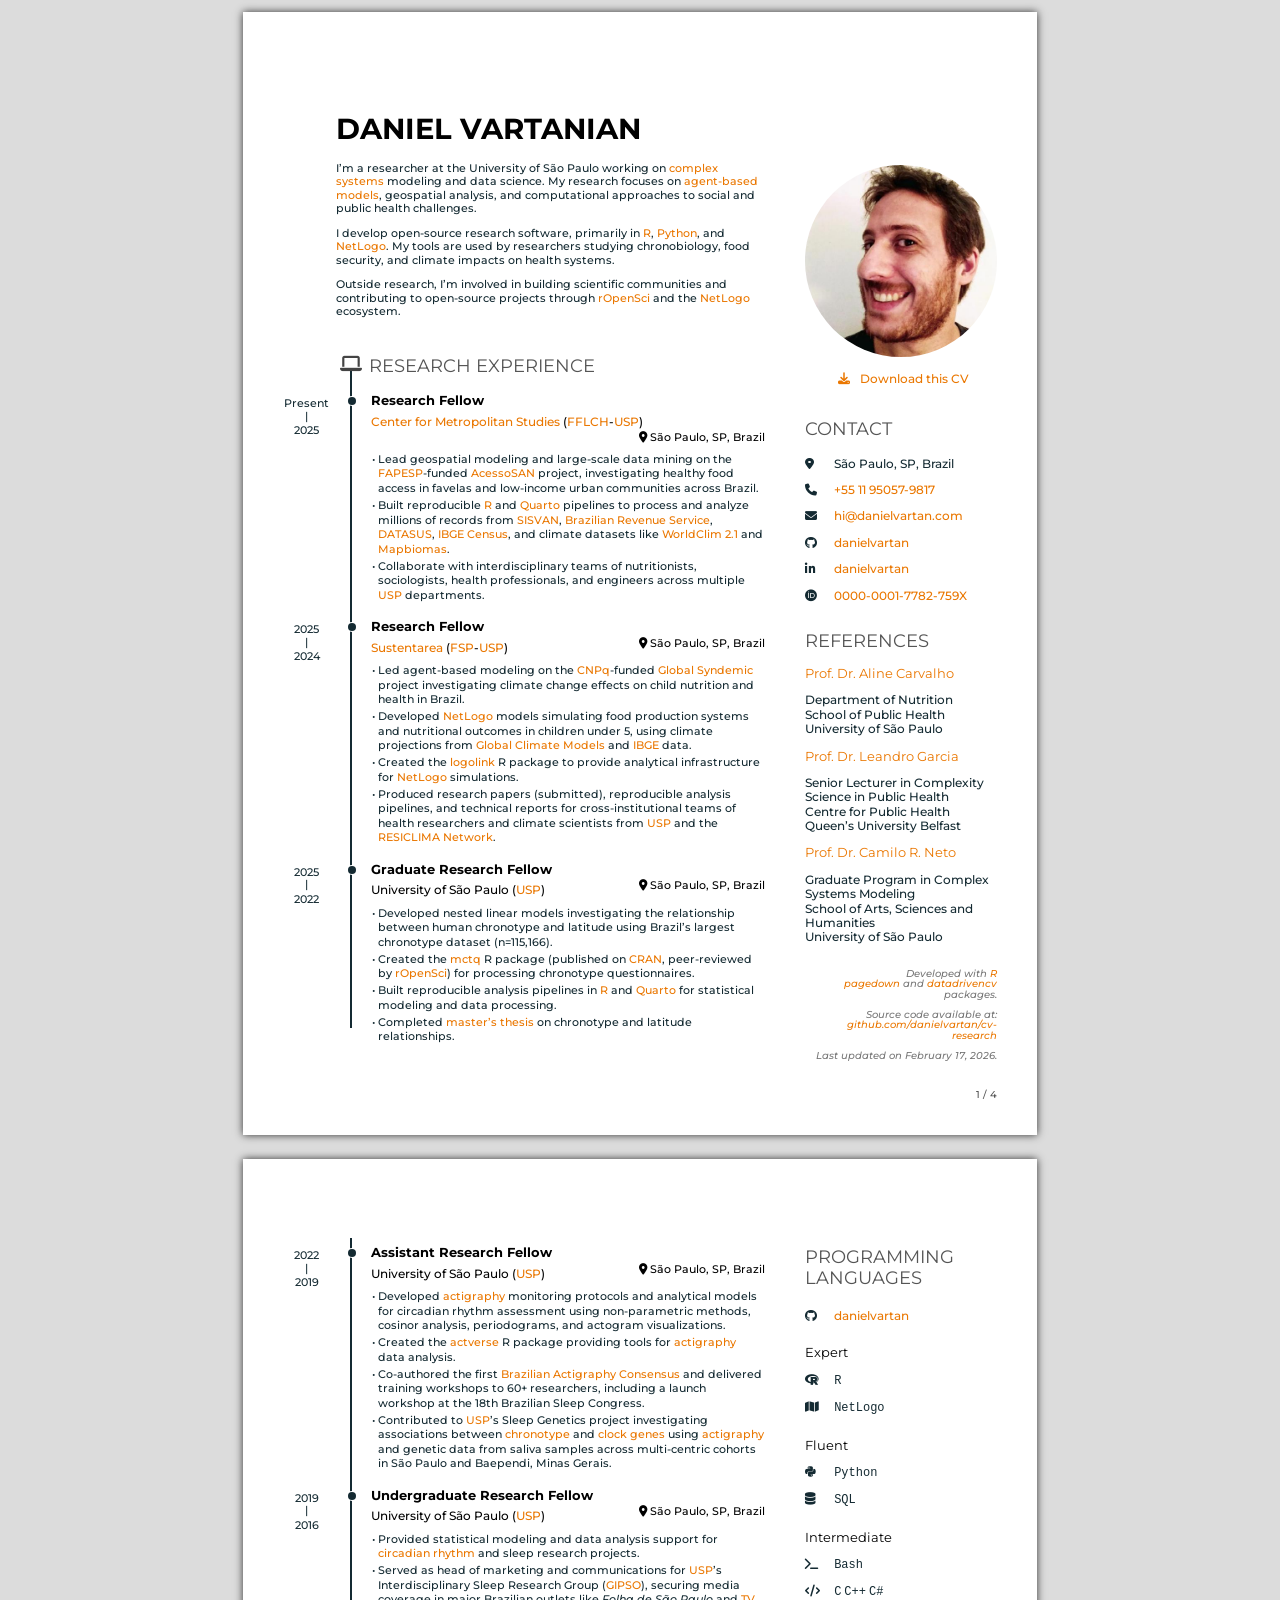
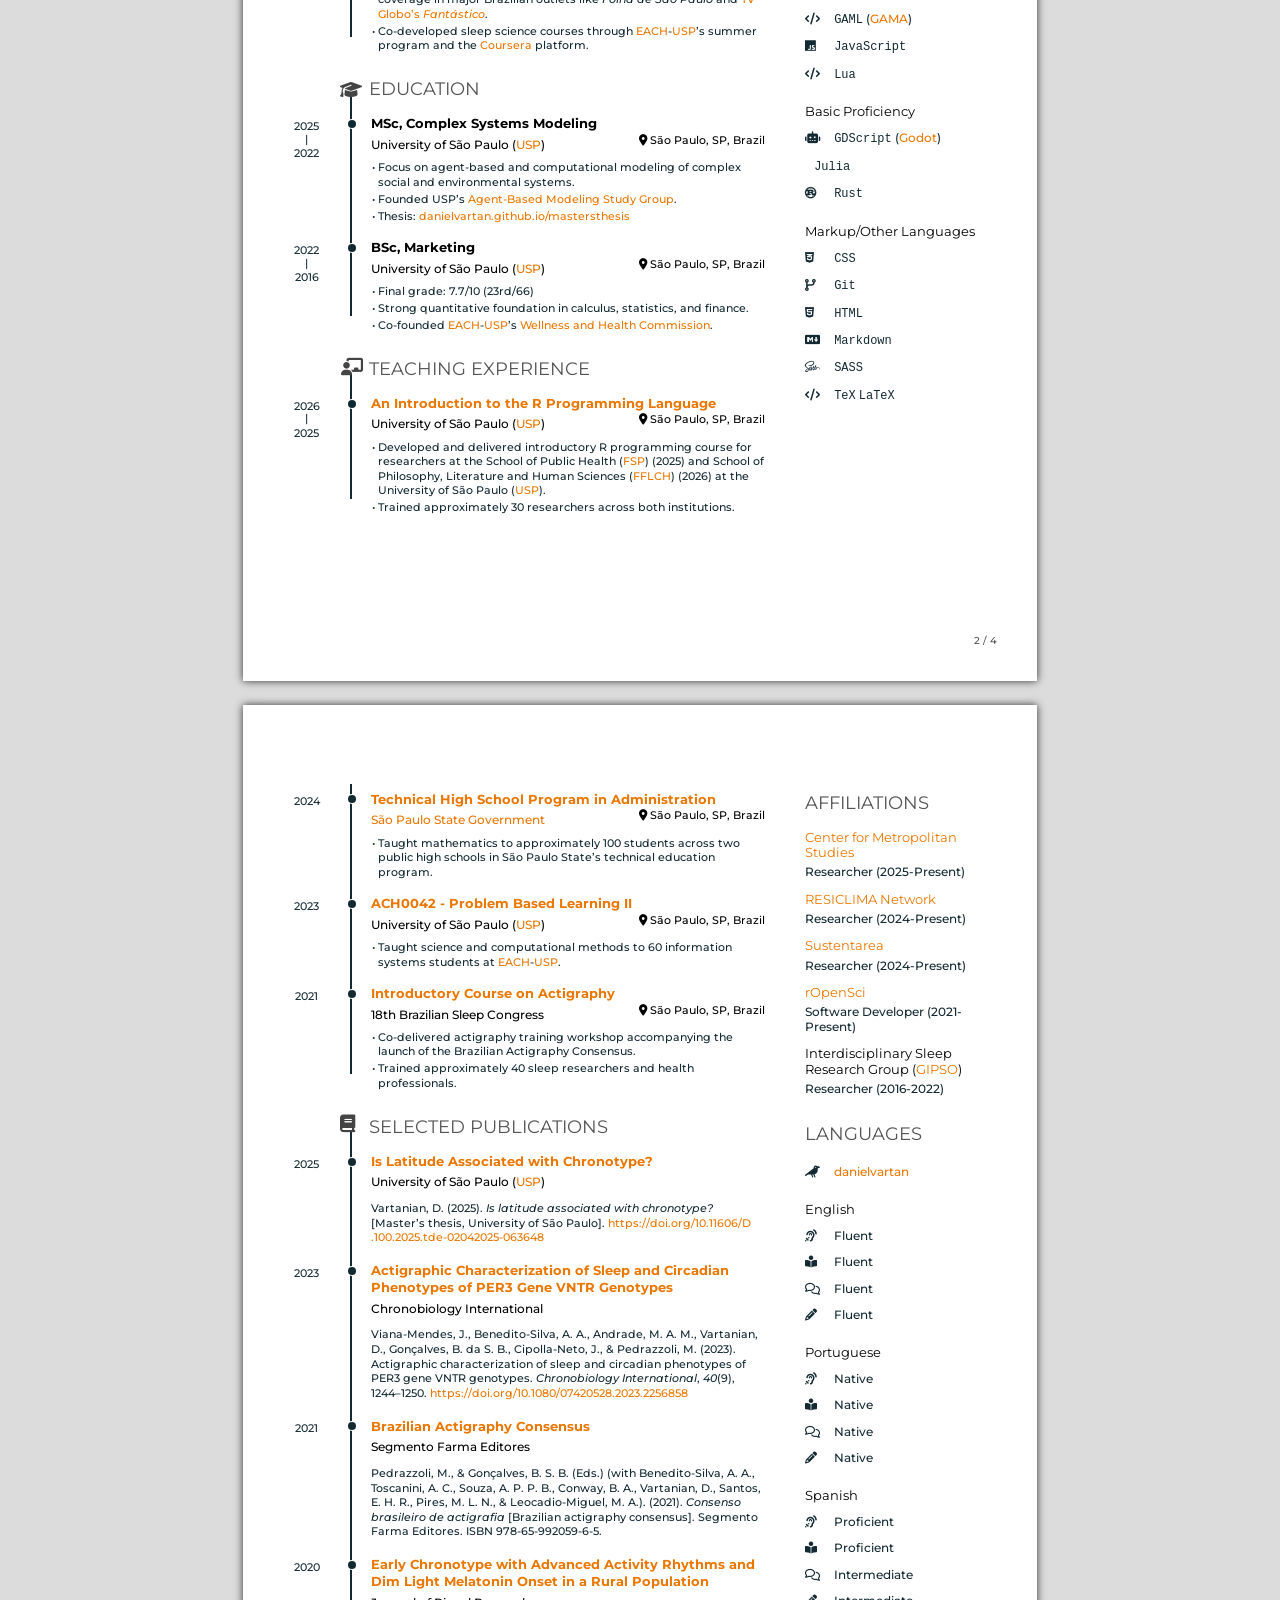
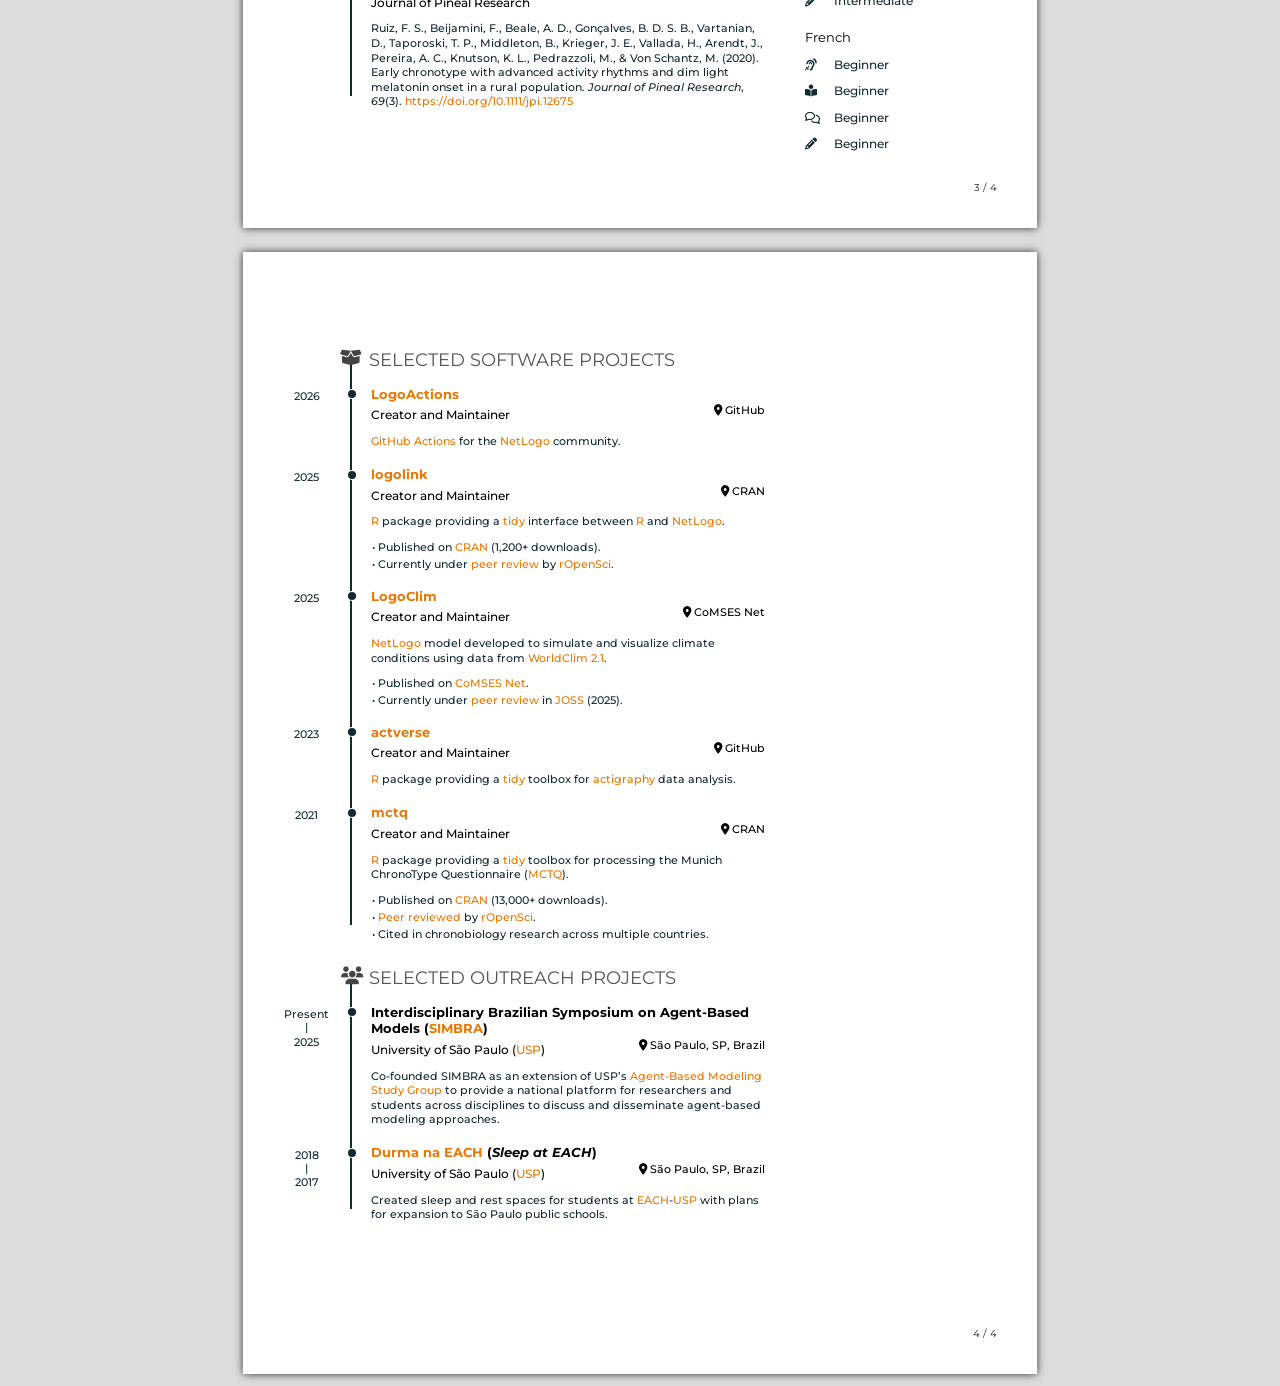
